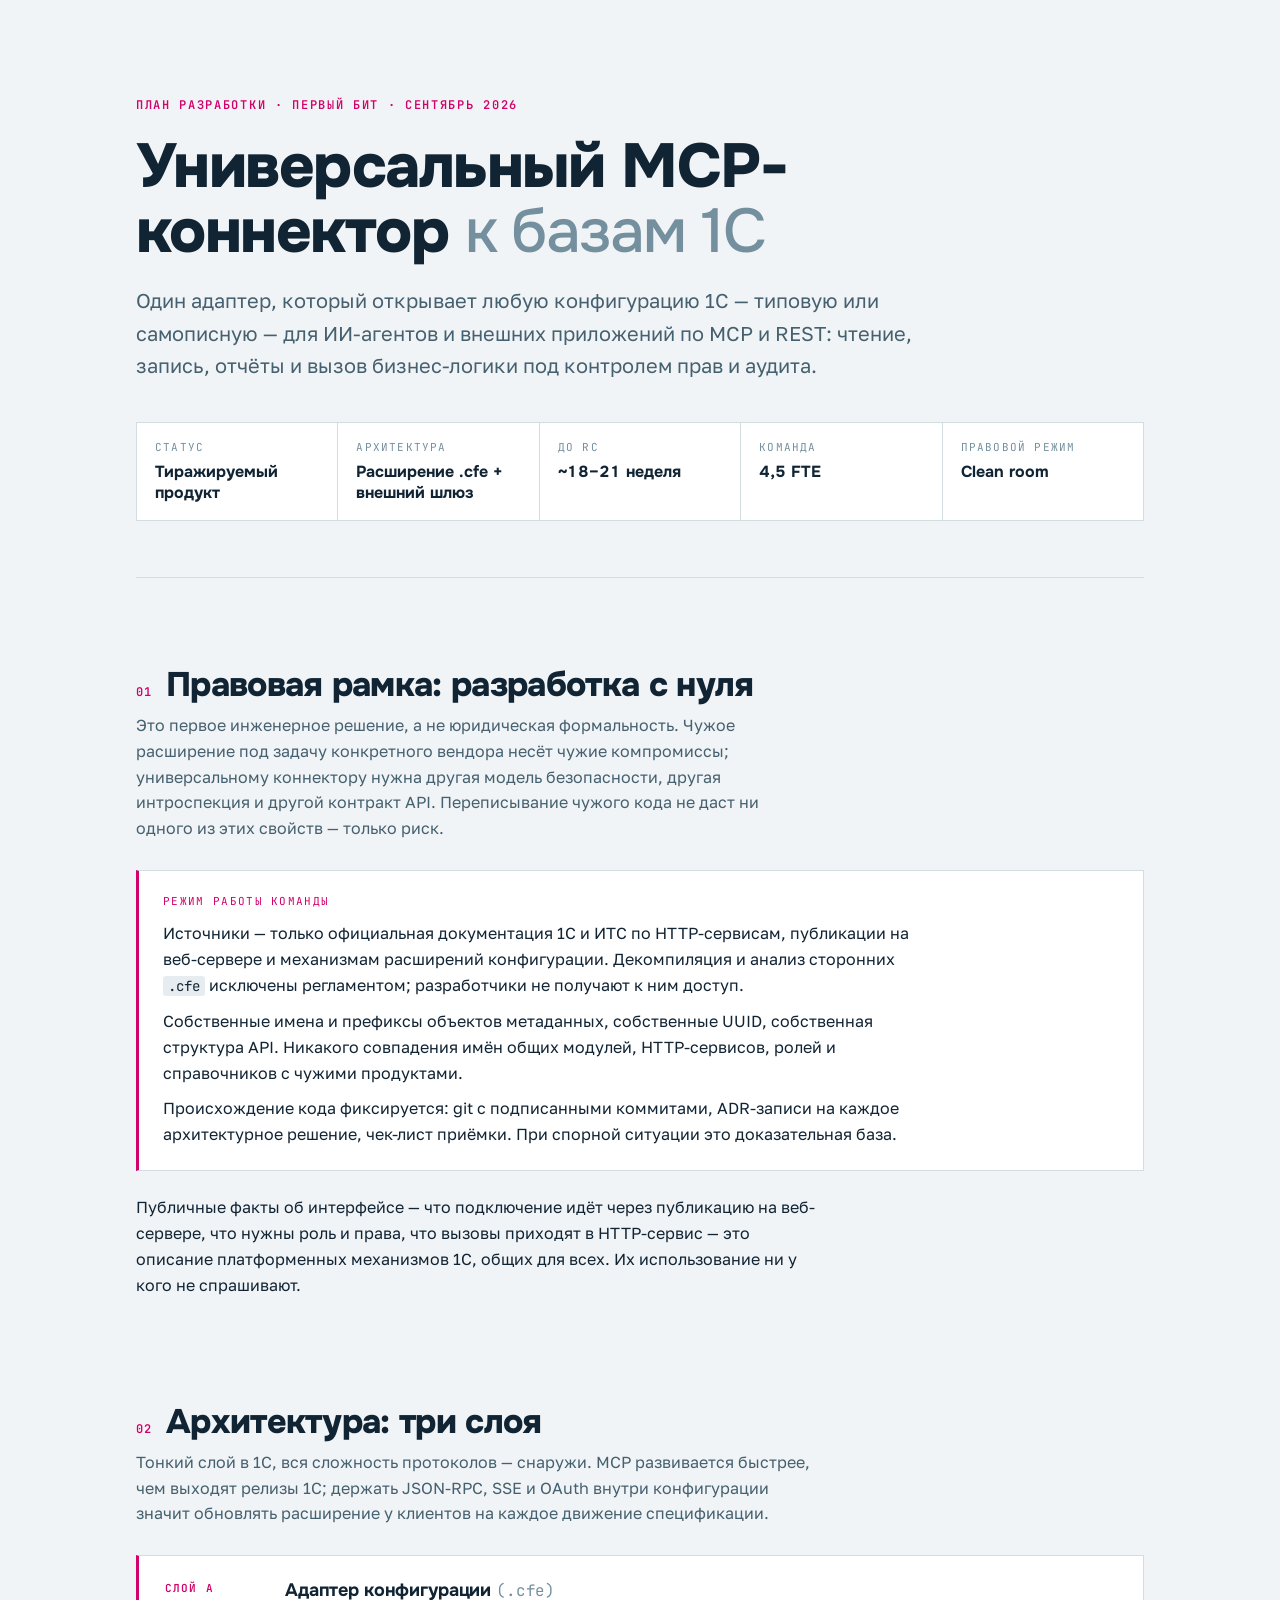
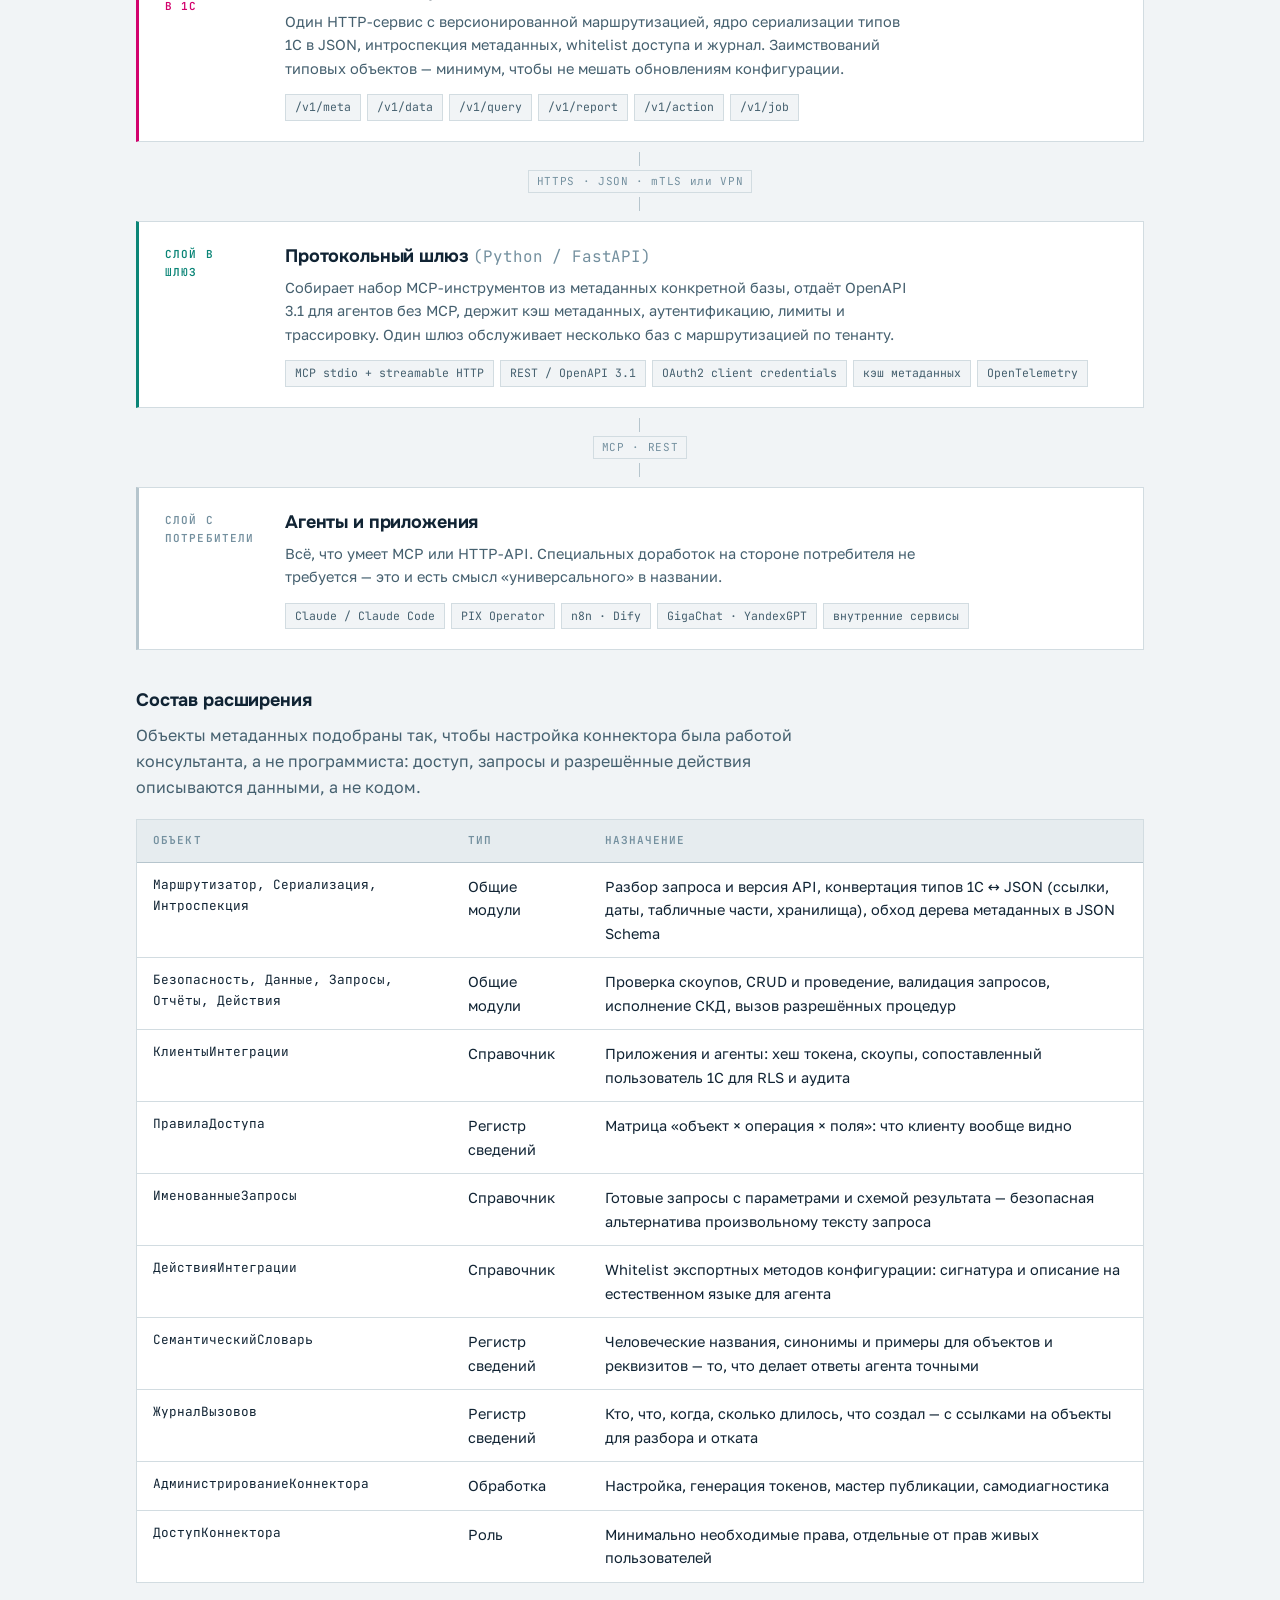
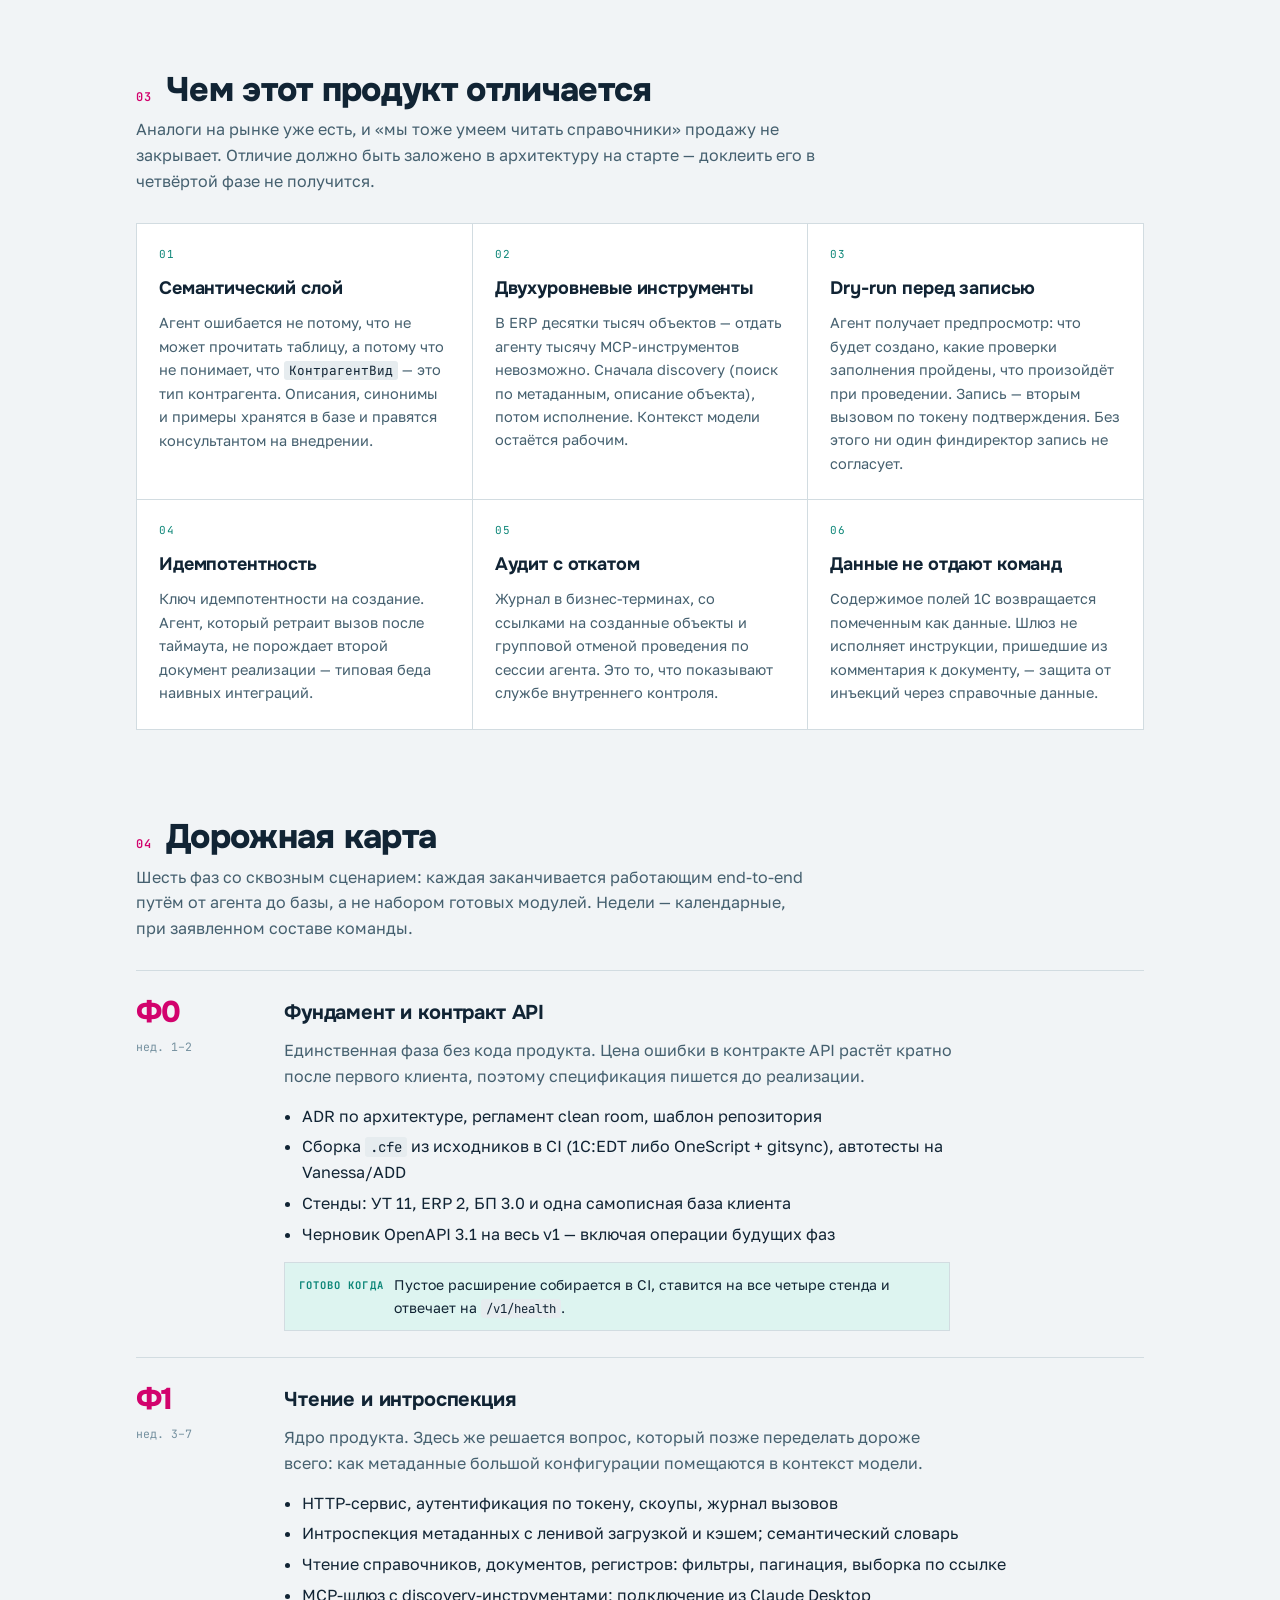
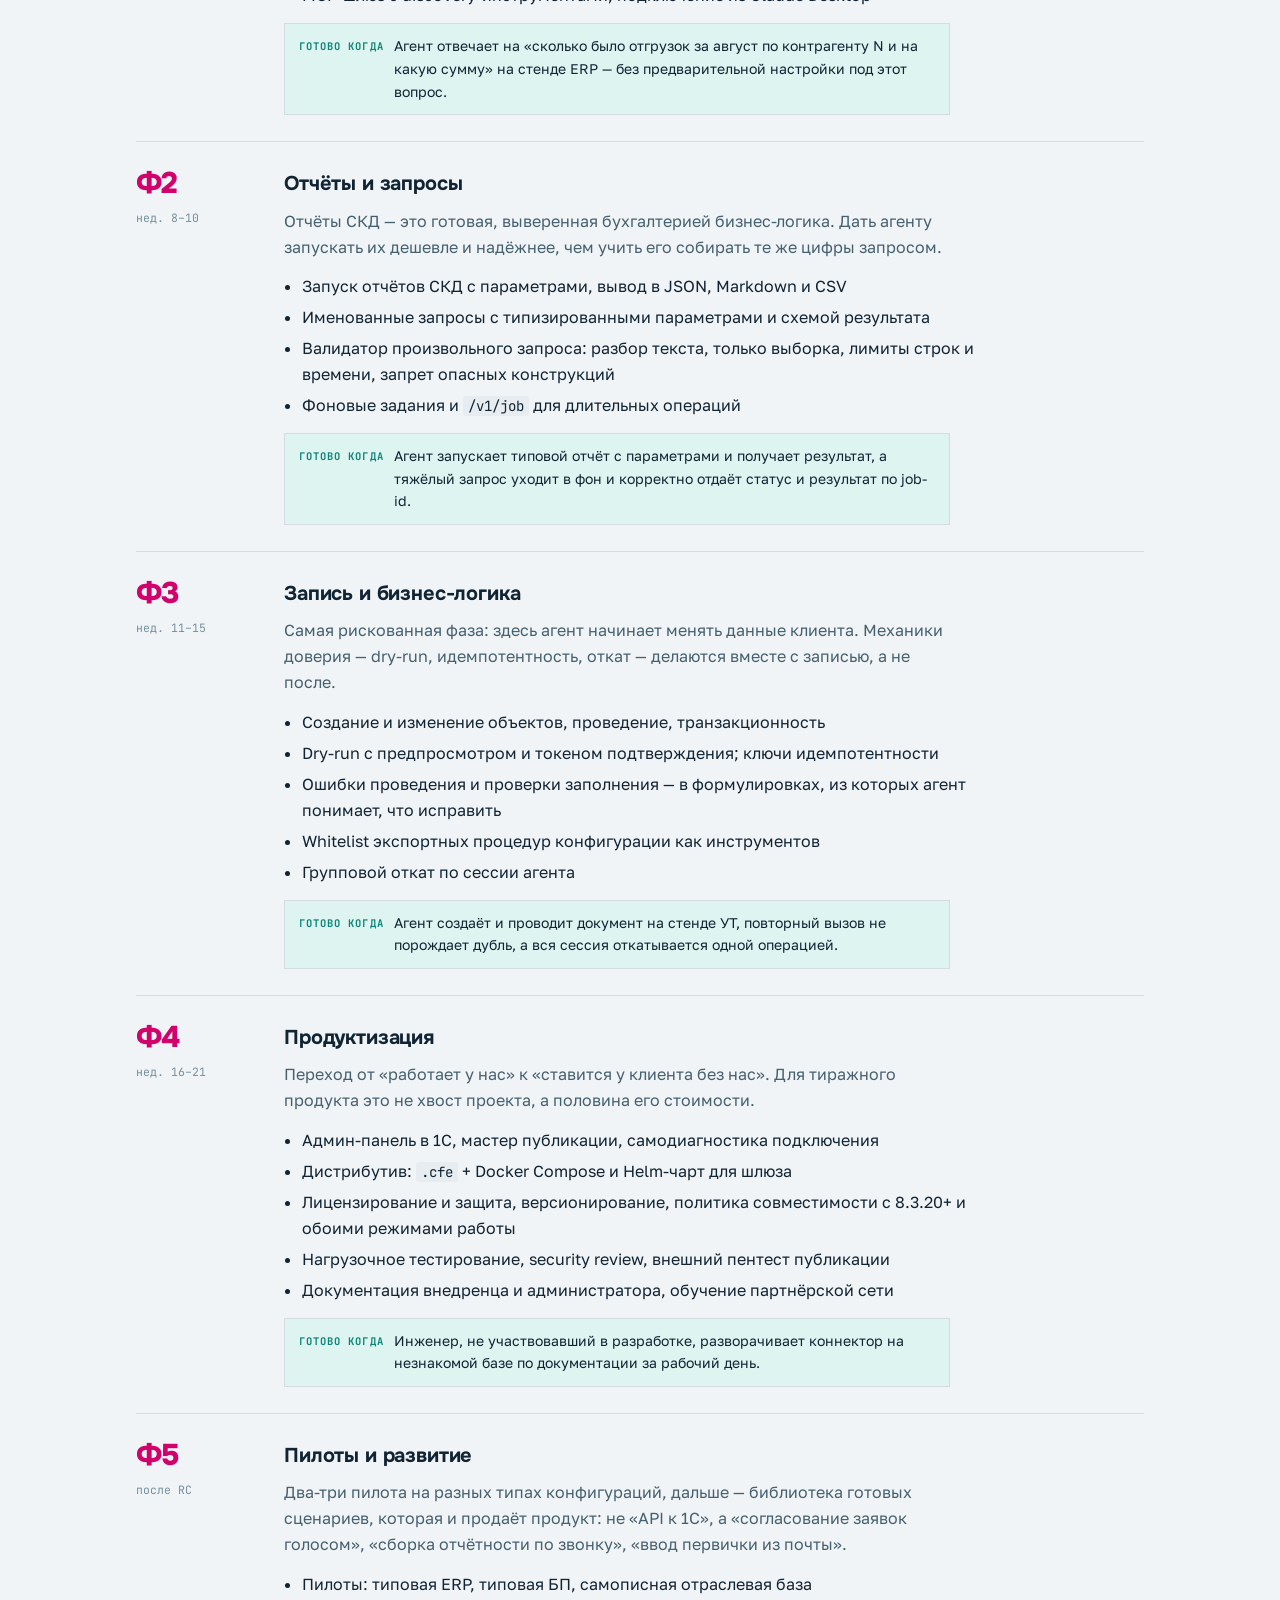
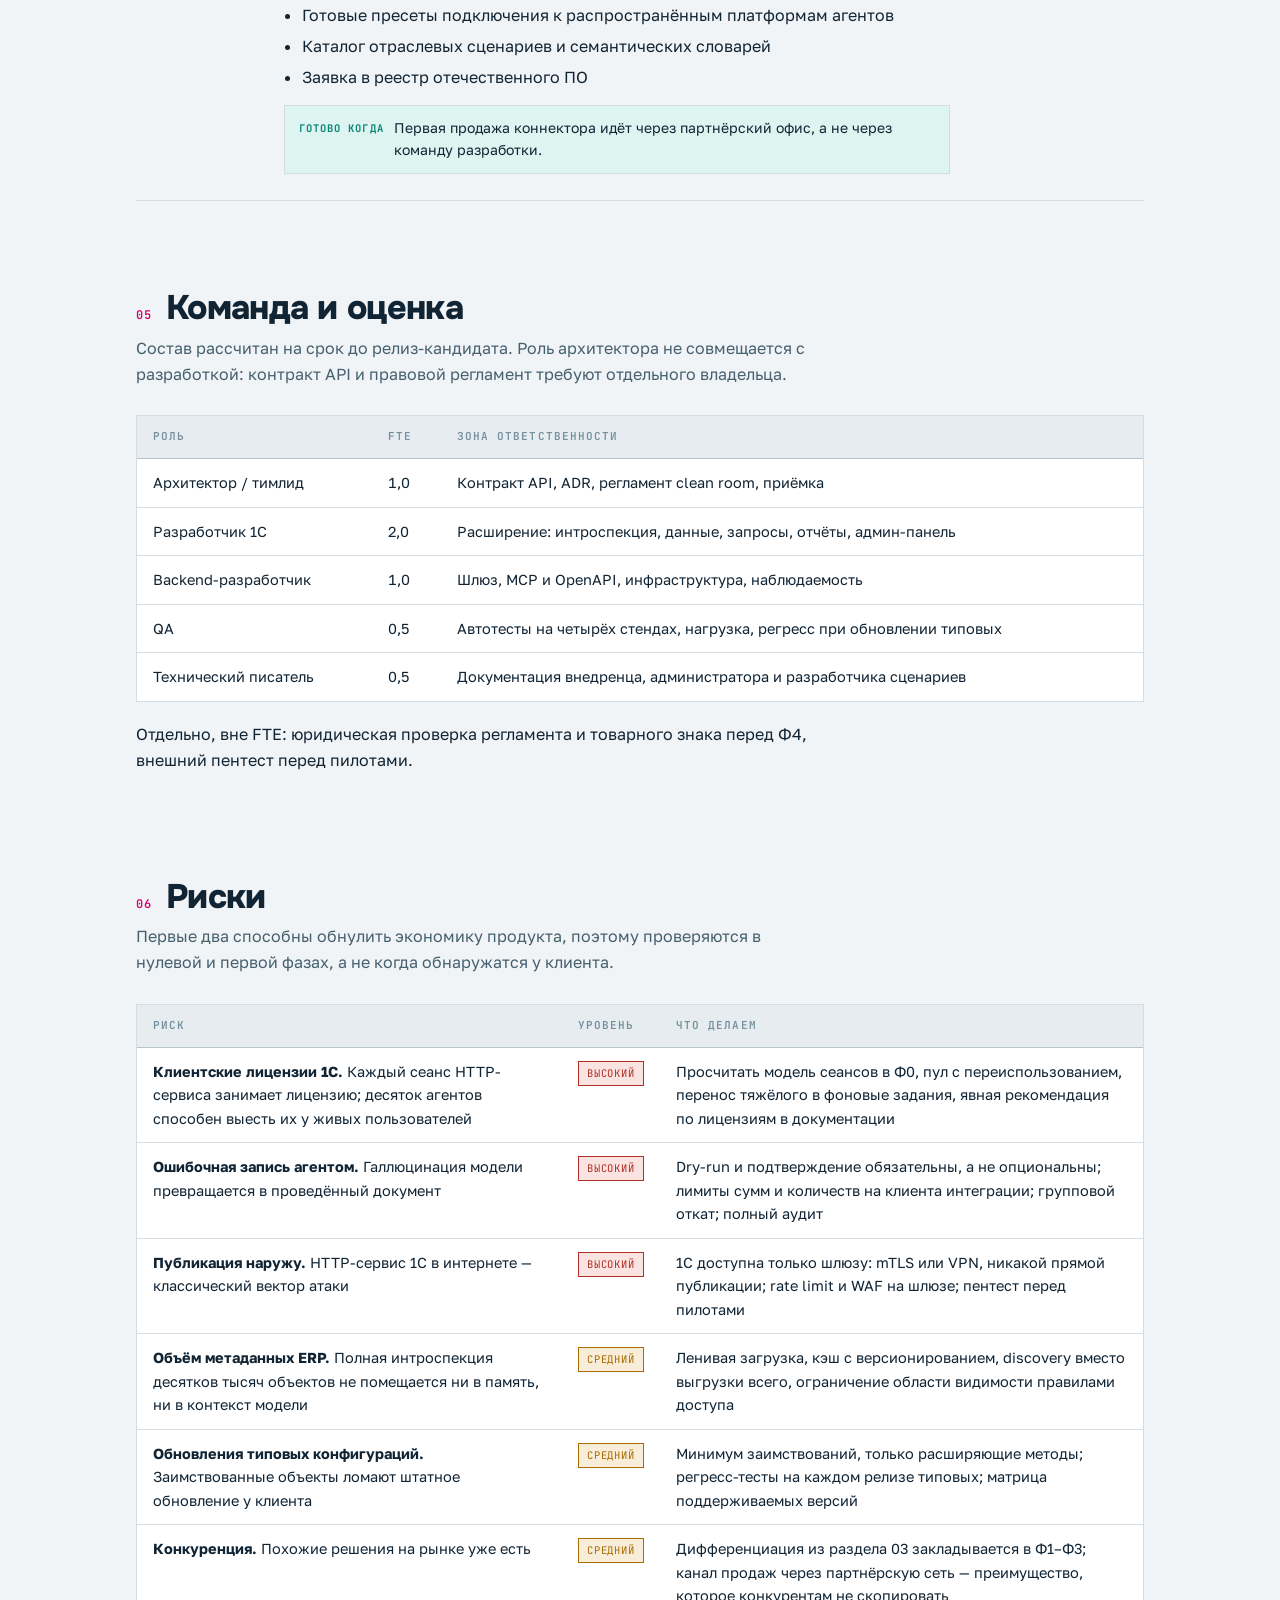
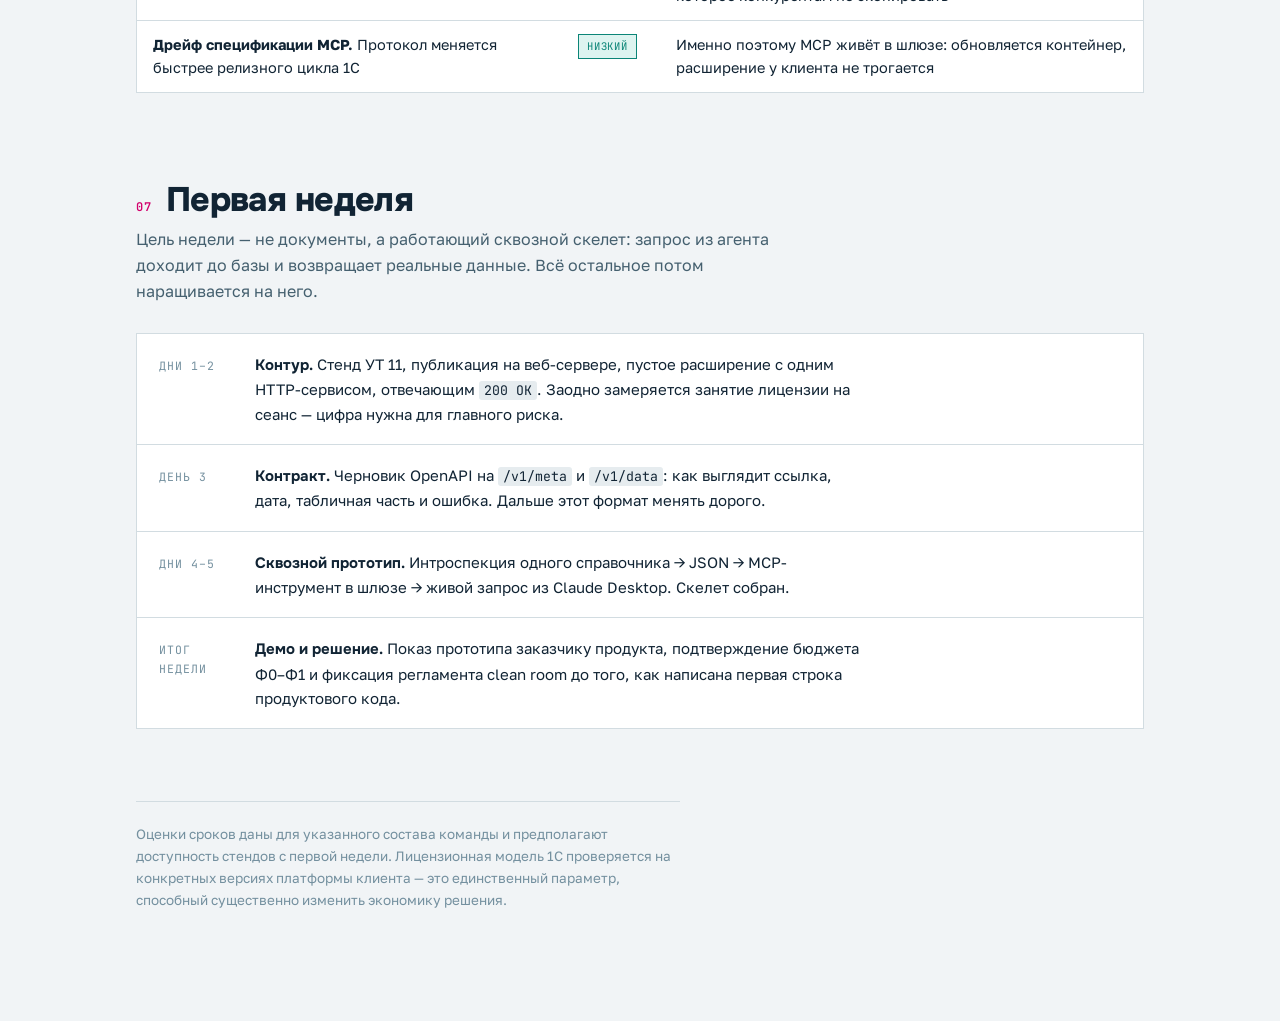
==== План разработки MCP-коннектора 1С.html @ cae48678 "Первый коммит: план разработки, README, .gitignore Co-Authored-By: Claude Opus 5 <noreply@anthropic." ====
<!doctype html>
<html lang="ru">
<head>
<meta charset="utf-8">
<meta name="viewport" content="width=device-width, initial-scale=1">
<style>*{box-sizing:border-box}html{color-scheme:light dark}body{margin:0;font:14px system-ui,sans-serif}img{max-width:100%}[hidden]{display:none!important}</style>
<title>MCP-коннектор для 1С</title>
<link rel="stylesheet" href="https://fonts.googleapis.com/css2?family=Onest:wght@500;700;800&family=Golos+Text:wght@400;500;600&family=JetBrains+Mono:wght@400;600&display=swap">
<style>
  :root {
    --ground: #F1F4F6;
    --surface: #FFFFFF;
    --surface-2: #E6ECEF;
    --ink: #112434;
    --ink-2: #45606F;
    --ink-3: #74909F;
    --line: #D2DCE1;
    --line-strong: #B6C5CD;
    --accent: #D2026D;
    --accent-ink: #D2026D;
    --accent-soft: #FBE7F1;
    --teal: #0B8577;
    --teal-soft: #DDF4F0;
    --warn: #A96A00;
    --warn-soft: #F8EDD9;
    --crit: #B32F26;
    --crit-soft: #F9E4E2;
    --shadow: 0 1px 2px rgba(17,36,52,.06), 0 8px 24px -16px rgba(17,36,52,.28);

    --f-display: "Onest", "Segoe UI", system-ui, sans-serif;
    --f-body: "Golos Text", "Segoe UI", system-ui, sans-serif;
    --f-mono: "JetBrains Mono", ui-monospace, "SF Mono", Menlo, monospace;

    --col: 68ch;
    --pad: clamp(20px, 5vw, 56px);
  }

  @media (prefers-color-scheme: dark) {
    :root:not([data-theme="light"]) {
      --ground: #0A161E;
      --surface: #112434;
      --surface-2: #17303F;
      --ink: #E9F1F4;
      --ink-2: #A6BCC8;
      --ink-3: #75919F;
      --line: #223F4E;
      --line-strong: #315163;
      --accent: #FF4A96;
      --accent-ink: #FF7AB2;
      --accent-soft: #33122A;
      --teal: #35D4C0;
      --teal-soft: #0E3A38;
      --warn: #E9A94A;
      --warn-soft: #34290F;
      --crit: #FF7566;
      --crit-soft: #38191A;
      --shadow: 0 1px 2px rgba(0,0,0,.4), 0 10px 30px -18px rgba(0,0,0,.9);
    }
  }
  :root[data-theme="dark"] {
    --ground: #0A161E;
    --surface: #112434;
    --surface-2: #17303F;
    --ink: #E9F1F4;
    --ink-2: #A6BCC8;
    --ink-3: #75919F;
    --line: #223F4E;
    --line-strong: #315163;
    --accent: #FF4A96;
    --accent-ink: #FF7AB2;
    --accent-soft: #33122A;
    --teal: #35D4C0;
    --teal-soft: #0E3A38;
    --warn: #E9A94A;
    --warn-soft: #34290F;
    --crit: #FF7566;
    --crit-soft: #38191A;
    --shadow: 0 1px 2px rgba(0,0,0,.4), 0 10px 30px -18px rgba(0,0,0,.9);
  }

  * { box-sizing: border-box; }

  body {
    background: var(--ground);
    color: var(--ink);
    font-family: var(--f-body);
    font-size: 16px;
    line-height: 1.62;
    -webkit-font-smoothing: antialiased;
  }

  .wrap {
    max-width: 1120px;
    margin: 0 auto;
    padding: 0 var(--pad) 96px;
  }

  /* ---------- masthead ---------- */
  .masthead {
    padding: clamp(48px, 9vw, 96px) 0 40px;
    border-bottom: 1px solid var(--line);
  }
  .eyebrow {
    font-family: var(--f-mono);
    font-size: 12px;
    font-weight: 600;
    letter-spacing: .14em;
    text-transform: uppercase;
    color: var(--accent-ink);
    margin: 0 0 20px;
  }
  h1 {
    font-family: var(--f-display);
    font-weight: 800;
    font-size: clamp(34px, 6.2vw, 62px);
    line-height: 1.04;
    letter-spacing: -.025em;
    margin: 0 0 20px;
    text-wrap: balance;
    max-width: 16ch;
  }
  h1 .thin { color: var(--ink-3); font-weight: 500; }
  .standfirst {
    font-size: clamp(17px, 2.1vw, 20px);
    color: var(--ink-2);
    max-width: var(--col);
    margin: 0;
  }
  .factstrip {
    display: grid;
    grid-template-columns: repeat(auto-fit, minmax(160px, 1fr));
    gap: 1px;
    background: var(--line);
    border: 1px solid var(--line);
    margin-top: 40px;
  }
  .fact { background: var(--surface); padding: 16px 18px; }
  .fact dt {
    font-family: var(--f-mono);
    font-size: 11px;
    letter-spacing: .11em;
    text-transform: uppercase;
    color: var(--ink-3);
    margin: 0 0 6px;
  }
  .fact dd {
    margin: 0;
    font-family: var(--f-display);
    font-weight: 700;
    font-size: 16px;
    line-height: 1.3;
  }

  /* ---------- sections ---------- */
  section { padding-top: clamp(56px, 8vw, 88px); scroll-margin-top: 24px; }
  .sechead { display: flex; align-items: baseline; gap: 14px; margin-bottom: 8px; }
  .secnum {
    font-family: var(--f-mono);
    font-size: 12px;
    font-weight: 600;
    color: var(--accent-ink);
    letter-spacing: .08em;
    padding-top: 4px;
  }
  h2 {
    font-family: var(--f-display);
    font-weight: 800;
    font-size: clamp(25px, 3.6vw, 34px);
    letter-spacing: -.02em;
    line-height: 1.14;
    margin: 0;
    text-wrap: balance;
  }
  h3 {
    font-family: var(--f-display);
    font-weight: 700;
    font-size: 18px;
    letter-spacing: -.008em;
    margin: 0 0 8px;
  }
  .lede { color: var(--ink-2); max-width: var(--col); margin: 0 0 28px; }
  p { max-width: var(--col); }
  a { color: var(--accent-ink); }
  code, .mono { font-family: var(--f-mono); font-size: .88em; }
  code {
    background: var(--surface-2);
    padding: 1px 5px;
    border-radius: 3px;
    color: var(--ink);
  }

  /* ---------- callout ---------- */
  .callout {
    background: var(--surface);
    border: 1px solid var(--line);
    border-left: 3px solid var(--accent);
    padding: 22px 24px;
    display: grid;
    gap: 10px;
  }
  .callout p { margin: 0; max-width: 76ch; }
  .callout .k {
    font-family: var(--f-mono);
    font-size: 11px;
    letter-spacing: .12em;
    text-transform: uppercase;
    color: var(--accent-ink);
  }

  /* ---------- layer diagram ---------- */
  .stack { display: grid; gap: 0; margin: 8px 0 32px; }
  .layer {
    background: var(--surface);
    border: 1px solid var(--line);
    padding: 20px clamp(16px, 3vw, 26px);
    display: grid;
    grid-template-columns: 92px 1fr;
    gap: clamp(14px, 3vw, 28px);
  }
  .layer + .connector { justify-self: center; }
  .connector {
    display: grid;
    justify-items: center;
    gap: 4px;
    padding: 10px 0;
  }
  .connector .rail { width: 1px; height: 14px; background: var(--line-strong); }
  .connector .proto {
    font-family: var(--f-mono);
    font-size: 11px;
    letter-spacing: .06em;
    color: var(--ink-3);
    background: var(--ground);
    padding: 2px 8px;
    border: 1px solid var(--line);
  }
  .layer-tag {
    font-family: var(--f-mono);
    font-size: 11px;
    font-weight: 600;
    letter-spacing: .1em;
    text-transform: uppercase;
    color: var(--ink-3);
    padding-top: 4px;
  }
  .layer.a { border-left: 3px solid var(--accent); }
  .layer.b { border-left: 3px solid var(--teal); }
  .layer.c { border-left: 3px solid var(--line-strong); }
  .layer.a .layer-tag { color: var(--accent-ink); }
  .layer.b .layer-tag { color: var(--teal); }
  .layer h3 { margin-bottom: 4px; }
  .layer .sub { color: var(--ink-2); font-size: 14.5px; margin: 0 0 14px; max-width: 70ch; }
  .chips { display: flex; flex-wrap: wrap; gap: 6px; }
  .chip {
    font-family: var(--f-mono);
    font-size: 11.5px;
    padding: 3px 9px;
    border: 1px solid var(--line);
    background: var(--ground);
    color: var(--ink-2);
    white-space: nowrap;
  }

  /* ---------- tables ---------- */
  .tablewrap { overflow-x: auto; border: 1px solid var(--line); background: var(--surface); }
  table { border-collapse: collapse; width: 100%; min-width: 560px; font-size: 14.5px; }
  th, td { text-align: left; padding: 12px 16px; border-bottom: 1px solid var(--line); vertical-align: top; }
  thead th {
    font-family: var(--f-mono);
    font-size: 11px;
    font-weight: 600;
    letter-spacing: .1em;
    text-transform: uppercase;
    color: var(--ink-3);
    background: var(--surface-2);
    border-bottom: 1px solid var(--line-strong);
  }
  tbody tr:last-child td { border-bottom: 0; }
  td .mono { color: var(--ink); }
  .num { font-variant-numeric: tabular-nums; white-space: nowrap; }

  /* ---------- differentiators ---------- */
  .diffs { display: grid; grid-template-columns: repeat(auto-fit, minmax(258px, 1fr)); gap: 1px; background: var(--line); border: 1px solid var(--line); }
  .diff { background: var(--surface); padding: 22px 22px 24px; }
  .diff .n {
    font-family: var(--f-mono);
    font-size: 11px;
    color: var(--teal);
    letter-spacing: .1em;
    display: block;
    margin-bottom: 10px;
  }
  .diff p { font-size: 14.5px; color: var(--ink-2); margin: 0; }

  /* ---------- roadmap ---------- */
  .phases { display: grid; gap: 0; margin-top: 12px; }
  .phase {
    display: grid;
    grid-template-columns: 118px 1fr;
    gap: clamp(14px, 3vw, 30px);
    padding: 26px 0;
    border-top: 1px solid var(--line);
  }
  .phase:last-child { border-bottom: 1px solid var(--line); }
  .phase-id { position: relative; }
  .phase-id .p {
    font-family: var(--f-display);
    font-weight: 800;
    font-size: 30px;
    letter-spacing: -.03em;
    line-height: 1;
    color: var(--accent-ink);
  }
  .phase-id .wk {
    display: block;
    font-family: var(--f-mono);
    font-size: 11.5px;
    color: var(--ink-3);
    margin-top: 8px;
    font-variant-numeric: tabular-nums;
  }
  .phase-body h3 { font-size: 20px; }
  .phase-body > p { margin: 0 0 14px; color: var(--ink-2); }
  .deliverables { margin: 0 0 14px; padding-left: 18px; max-width: 74ch; }
  .deliverables li { margin-bottom: 5px; }
  .dod {
    display: flex;
    gap: 10px;
    align-items: flex-start;
    background: var(--teal-soft);
    border: 1px solid var(--line);
    padding: 11px 14px;
    max-width: 74ch;
    font-size: 14px;
  }
  .dod b {
    font-family: var(--f-mono);
    font-size: 10.5px;
    letter-spacing: .1em;
    text-transform: uppercase;
    color: var(--teal);
    white-space: nowrap;
    padding-top: 3px;
  }

  /* ---------- risk severity ---------- */
  .sev {
    display: inline-block;
    font-family: var(--f-mono);
    font-size: 10.5px;
    letter-spacing: .08em;
    text-transform: uppercase;
    padding: 3px 8px;
    border: 1px solid currentColor;
    white-space: nowrap;
  }
  .sev.high { color: var(--crit); background: var(--crit-soft); }
  .sev.mid { color: var(--warn); background: var(--warn-soft); }
  .sev.low { color: var(--teal); background: var(--teal-soft); }

  /* ---------- week one ---------- */
  .week { display: grid; gap: 1px; background: var(--line); border: 1px solid var(--line); }
  .day { background: var(--surface); padding: 18px 22px; display: grid; grid-template-columns: 76px 1fr; gap: 20px; align-items: baseline; }
  .day .d {
    font-family: var(--f-mono);
    font-size: 11.5px;
    letter-spacing: .08em;
    color: var(--ink-3);
    text-transform: uppercase;
  }
  .day p { margin: 0; font-size: 15px; }
  .day b { font-family: var(--f-display); font-weight: 700; }

  .foot {
    margin-top: 72px;
    padding-top: 22px;
    border-top: 1px solid var(--line);
    color: var(--ink-3);
    font-size: 13.5px;
    max-width: var(--col);
  }

  @media (max-width: 620px) {
    .layer { grid-template-columns: 1fr; gap: 12px; }
    .phase { grid-template-columns: 1fr; gap: 10px; }
    .phase-id { display: flex; align-items: baseline; gap: 14px; }
    .phase-id .wk { margin-top: 0; }
    .day { grid-template-columns: 1fr; gap: 6px; }
  }
  @media (prefers-reduced-motion: reduce) {
    * { animation: none !important; transition: none !important; }
  }
</style>
</head>
<body>
<div class="wrap">

  <header class="masthead">
    <p class="eyebrow">План разработки · Первый Бит · сентябрь 2026</p>
    <h1>Универсальный MCP-коннектор <span class="thin">к базам 1С</span></h1>
    <p class="standfirst">Один адаптер, который открывает любую конфигурацию 1С — типовую или самописную — для ИИ-агентов и внешних приложений по MCP и REST: чтение, запись, отчёты и вызов бизнес-логики под контролем прав и аудита.</p>

    <dl class="factstrip">
      <div class="fact"><dt>Статус</dt><dd>Тиражируемый продукт</dd></div>
      <div class="fact"><dt>Архитектура</dt><dd>Расширение .cfe + внешний шлюз</dd></div>
      <div class="fact"><dt>До RC</dt><dd class="num">~18–21 неделя</dd></div>
      <div class="fact"><dt>Команда</dt><dd class="num">4,5 FTE</dd></div>
      <div class="fact"><dt>Правовой режим</dt><dd>Clean room</dd></div>
    </dl>
  </header>

  <section id="clean-room">
    <div class="sechead"><span class="secnum">01</span><h2>Правовая рамка: разработка с нуля</h2></div>
    <p class="lede">Это первое инженерное решение, а не юридическая формальность. Чужое расширение под задачу конкретного вендора несёт чужие компромиссы; универсальному коннектору нужна другая модель безопасности, другая интроспекция и другой контракт API. Переписывание чужого кода не даст ни одного из этих свойств — только риск.</p>

    <div class="callout">
      <span class="k">Режим работы команды</span>
      <p>Источники — только официальная документация 1С и ИТС по HTTP-сервисам, публикации на веб-сервере и механизмам расширений конфигурации. Декомпиляция и анализ сторонних <code>.cfe</code> исключены регламентом; разработчики не получают к ним доступ.</p>
      <p>Собственные имена и префиксы объектов метаданных, собственные UUID, собственная структура API. Никакого совпадения имён общих модулей, HTTP-сервисов, ролей и справочников с чужими продуктами.</p>
      <p>Происхождение кода фиксируется: git с подписанными коммитами, ADR-записи на каждое архитектурное решение, чек-лист приёмки. При спорной ситуации это доказательная база.</p>
    </div>

    <p style="margin-top:24px">Публичные факты об интерфейсе — что подключение идёт через публикацию на веб-сервере, что нужны роль и права, что вызовы приходят в HTTP-сервис — это описание платформенных механизмов 1С, общих для всех. Их использование ни у кого не спрашивают.</p>
  </section>

  <section id="architecture">
    <div class="sechead"><span class="secnum">02</span><h2>Архитектура: три слоя</h2></div>
    <p class="lede">Тонкий слой в 1С, вся сложность протоколов — снаружи. MCP развивается быстрее, чем выходят релизы 1С; держать JSON-RPC, SSE и OAuth внутри конфигурации значит обновлять расширение у клиентов на каждое движение спецификации.</p>

    <div class="stack">
      <div class="layer a">
        <div class="layer-tag">Слой A<br>в 1С</div>
        <div>
          <h3>Адаптер конфигурации <span class="mono" style="color:var(--ink-3);font-weight:400">(.cfe)</span></h3>
          <p class="sub">Один HTTP-сервис с версионированной маршрутизацией, ядро сериализации типов 1С в JSON, интроспекция метаданных, whitelist доступа и журнал. Заимствований типовых объектов — минимум, чтобы не мешать обновлениям конфигурации.</p>
          <div class="chips">
            <span class="chip">/v1/meta</span>
            <span class="chip">/v1/data</span>
            <span class="chip">/v1/query</span>
            <span class="chip">/v1/report</span>
            <span class="chip">/v1/action</span>
            <span class="chip">/v1/job</span>
          </div>
        </div>
      </div>

      <div class="connector"><span class="rail"></span><span class="proto">HTTPS · JSON · mTLS или VPN</span><span class="rail"></span></div>

      <div class="layer b">
        <div class="layer-tag">Слой B<br>шлюз</div>
        <div>
          <h3>Протокольный шлюз <span class="mono" style="color:var(--ink-3);font-weight:400">(Python / FastAPI)</span></h3>
          <p class="sub">Собирает набор MCP-инструментов из метаданных конкретной базы, отдаёт OpenAPI 3.1 для агентов без MCP, держит кэш метаданных, аутентификацию, лимиты и трассировку. Один шлюз обслуживает несколько баз с маршрутизацией по тенанту.</p>
          <div class="chips">
            <span class="chip">MCP stdio + streamable HTTP</span>
            <span class="chip">REST / OpenAPI 3.1</span>
            <span class="chip">OAuth2 client credentials</span>
            <span class="chip">кэш метаданных</span>
            <span class="chip">OpenTelemetry</span>
          </div>
        </div>
      </div>

      <div class="connector"><span class="rail"></span><span class="proto">MCP · REST</span><span class="rail"></span></div>

      <div class="layer c">
        <div class="layer-tag">Слой C<br>потребители</div>
        <div>
          <h3>Агенты и приложения</h3>
          <p class="sub">Всё, что умеет MCP или HTTP-API. Специальных доработок на стороне потребителя не требуется — это и есть смысл «универсального» в названии.</p>
          <div class="chips">
            <span class="chip">Claude / Claude Code</span>
            <span class="chip">PIX Operator</span>
            <span class="chip">n8n · Dify</span>
            <span class="chip">GigaChat · YandexGPT</span>
            <span class="chip">внутренние сервисы</span>
          </div>
        </div>
      </div>
    </div>

    <h3 style="margin-top:36px">Состав расширения</h3>
    <p class="lede" style="margin-bottom:18px">Объекты метаданных подобраны так, чтобы настройка коннектора была работой консультанта, а не программиста: доступ, запросы и разрешённые действия описываются данными, а не кодом.</p>

    <div class="tablewrap">
      <table>
        <thead>
          <tr><th>Объект</th><th>Тип</th><th>Назначение</th></tr>
        </thead>
        <tbody>
          <tr><td class="mono">Маршрутизатор, Сериализация, Интроспекция</td><td>Общие модули</td><td>Разбор запроса и версия API, конвертация типов 1С ↔ JSON (ссылки, даты, табличные части, хранилища), обход дерева метаданных в JSON Schema</td></tr>
          <tr><td class="mono">Безопасность, Данные, Запросы, Отчёты, Действия</td><td>Общие модули</td><td>Проверка скоупов, CRUD и проведение, валидация запросов, исполнение СКД, вызов разрешённых процедур</td></tr>
          <tr><td class="mono">КлиентыИнтеграции</td><td>Справочник</td><td>Приложения и агенты: хеш токена, скоупы, сопоставленный пользователь 1С для RLS и аудита</td></tr>
          <tr><td class="mono">ПравилаДоступа</td><td>Регистр сведений</td><td>Матрица «объект × операция × поля»: что клиенту вообще видно</td></tr>
          <tr><td class="mono">ИменованныеЗапросы</td><td>Справочник</td><td>Готовые запросы с параметрами и схемой результата — безопасная альтернатива произвольному тексту запроса</td></tr>
          <tr><td class="mono">ДействияИнтеграции</td><td>Справочник</td><td>Whitelist экспортных методов конфигурации: сигнатура и описание на естественном языке для агента</td></tr>
          <tr><td class="mono">СемантическийСловарь</td><td>Регистр сведений</td><td>Человеческие названия, синонимы и примеры для объектов и реквизитов — то, что делает ответы агента точными</td></tr>
          <tr><td class="mono">ЖурналВызовов</td><td>Регистр сведений</td><td>Кто, что, когда, сколько длилось, что создал — с ссылками на объекты для разбора и отката</td></tr>
          <tr><td class="mono">АдминистрированиеКоннектора</td><td>Обработка</td><td>Настройка, генерация токенов, мастер публикации, самодиагностика</td></tr>
          <tr><td class="mono">ДоступКоннектора</td><td>Роль</td><td>Минимально необходимые права, отдельные от прав живых пользователей</td></tr>
        </tbody>
      </table>
    </div>
  </section>

  <section id="differentiators">
    <div class="sechead"><span class="secnum">03</span><h2>Чем этот продукт отличается</h2></div>
    <p class="lede">Аналоги на рынке уже есть, и «мы тоже умеем читать справочники» продажу не закрывает. Отличие должно быть заложено в архитектуру на старте — доклеить его в четвёртой фазе не получится.</p>

    <div class="diffs">
      <div class="diff">
        <span class="n">01</span>
        <h3>Семантический слой</h3>
        <p>Агент ошибается не потому, что не может прочитать таблицу, а потому что не понимает, что <code>КонтрагентВид</code> — это тип контрагента. Описания, синонимы и примеры хранятся в базе и правятся консультантом на внедрении.</p>
      </div>
      <div class="diff">
        <span class="n">02</span>
        <h3>Двухуровневые инструменты</h3>
        <p>В ERP десятки тысяч объектов — отдать агенту тысячу MCP-инструментов невозможно. Сначала discovery (поиск по метаданным, описание объекта), потом исполнение. Контекст модели остаётся рабочим.</p>
      </div>
      <div class="diff">
        <span class="n">03</span>
        <h3>Dry-run перед записью</h3>
        <p>Агент получает предпросмотр: что будет создано, какие проверки заполнения пройдены, что произойдёт при проведении. Запись — вторым вызовом по токену подтверждения. Без этого ни один финдиректор запись не согласует.</p>
      </div>
      <div class="diff">
        <span class="n">04</span>
        <h3>Идемпотентность</h3>
        <p>Ключ идемпотентности на создание. Агент, который ретраит вызов после таймаута, не порождает второй документ реализации — типовая беда наивных интеграций.</p>
      </div>
      <div class="diff">
        <span class="n">05</span>
        <h3>Аудит с откатом</h3>
        <p>Журнал в бизнес-терминах, со ссылками на созданные объекты и групповой отменой проведения по сессии агента. Это то, что показывают службе внутреннего контроля.</p>
      </div>
      <div class="diff">
        <span class="n">06</span>
        <h3>Данные не отдают команд</h3>
        <p>Содержимое полей 1С возвращается помеченным как данные. Шлюз не исполняет инструкции, пришедшие из комментария к документу, — защита от инъекций через справочные данные.</p>
      </div>
    </div>
  </section>

  <section id="roadmap">
    <div class="sechead"><span class="secnum">04</span><h2>Дорожная карта</h2></div>
    <p class="lede">Шесть фаз со сквозным сценарием: каждая заканчивается работающим end-to-end путём от агента до базы, а не набором готовых модулей. Недели — календарные, при заявленном составе команды.</p>

    <div class="phases">

      <div class="phase">
        <div class="phase-id"><span class="p">Ф0</span><span class="wk">нед. 1–2</span></div>
        <div class="phase-body">
          <h3>Фундамент и контракт API</h3>
          <p>Единственная фаза без кода продукта. Цена ошибки в контракте API растёт кратно после первого клиента, поэтому спецификация пишется до реализации.</p>
          <ul class="deliverables">
            <li>ADR по архитектуре, регламент clean room, шаблон репозитория</li>
            <li>Сборка <code>.cfe</code> из исходников в CI (1C:EDT либо OneScript + gitsync), автотесты на Vanessa/ADD</li>
            <li>Стенды: УТ 11, ERP 2, БП 3.0 и одна самописная база клиента</li>
            <li>Черновик OpenAPI 3.1 на весь v1 — включая операции будущих фаз</li>
          </ul>
          <div class="dod"><b>Готово когда</b><span>Пустое расширение собирается в CI, ставится на все четыре стенда и отвечает на <code>/v1/health</code>.</span></div>
        </div>
      </div>

      <div class="phase">
        <div class="phase-id"><span class="p">Ф1</span><span class="wk">нед. 3–7</span></div>
        <div class="phase-body">
          <h3>Чтение и интроспекция</h3>
          <p>Ядро продукта. Здесь же решается вопрос, который позже переделать дороже всего: как метаданные большой конфигурации помещаются в контекст модели.</p>
          <ul class="deliverables">
            <li>HTTP-сервис, аутентификация по токену, скоупы, журнал вызовов</li>
            <li>Интроспекция метаданных с ленивой загрузкой и кэшем; семантический словарь</li>
            <li>Чтение справочников, документов, регистров: фильтры, пагинация, выборка по ссылке</li>
            <li>MCP-шлюз с discovery-инструментами; подключение из Claude Desktop</li>
          </ul>
          <div class="dod"><b>Готово когда</b><span>Агент отвечает на «сколько было отгрузок за август по контрагенту N и на какую сумму» на стенде ERP — без предварительной настройки под этот вопрос.</span></div>
        </div>
      </div>

      <div class="phase">
        <div class="phase-id"><span class="p">Ф2</span><span class="wk">нед. 8–10</span></div>
        <div class="phase-body">
          <h3>Отчёты и запросы</h3>
          <p>Отчёты СКД — это готовая, выверенная бухгалтерией бизнес-логика. Дать агенту запускать их дешевле и надёжнее, чем учить его собирать те же цифры запросом.</p>
          <ul class="deliverables">
            <li>Запуск отчётов СКД с параметрами, вывод в JSON, Markdown и CSV</li>
            <li>Именованные запросы с типизированными параметрами и схемой результата</li>
            <li>Валидатор произвольного запроса: разбор текста, только выборка, лимиты строк и времени, запрет опасных конструкций</li>
            <li>Фоновые задания и <code>/v1/job</code> для длительных операций</li>
          </ul>
          <div class="dod"><b>Готово когда</b><span>Агент запускает типовой отчёт с параметрами и получает результат, а тяжёлый запрос уходит в фон и корректно отдаёт статус и результат по job-id.</span></div>
        </div>
      </div>

      <div class="phase">
        <div class="phase-id"><span class="p">Ф3</span><span class="wk">нед. 11–15</span></div>
        <div class="phase-body">
          <h3>Запись и бизнес-логика</h3>
          <p>Самая рискованная фаза: здесь агент начинает менять данные клиента. Механики доверия — dry-run, идемпотентность, откат — делаются вместе с записью, а не после.</p>
          <ul class="deliverables">
            <li>Создание и изменение объектов, проведение, транзакционность</li>
            <li>Dry-run с предпросмотром и токеном подтверждения; ключи идемпотентности</li>
            <li>Ошибки проведения и проверки заполнения — в формулировках, из которых агент понимает, что исправить</li>
            <li>Whitelist экспортных процедур конфигурации как инструментов</li>
            <li>Групповой откат по сессии агента</li>
          </ul>
          <div class="dod"><b>Готово когда</b><span>Агент создаёт и проводит документ на стенде УТ, повторный вызов не порождает дубль, а вся сессия откатывается одной операцией.</span></div>
        </div>
      </div>

      <div class="phase">
        <div class="phase-id"><span class="p">Ф4</span><span class="wk">нед. 16–21</span></div>
        <div class="phase-body">
          <h3>Продуктизация</h3>
          <p>Переход от «работает у нас» к «ставится у клиента без нас». Для тиражного продукта это не хвост проекта, а половина его стоимости.</p>
          <ul class="deliverables">
            <li>Админ-панель в 1С, мастер публикации, самодиагностика подключения</li>
            <li>Дистрибутив: <code>.cfe</code> + Docker Compose и Helm-чарт для шлюза</li>
            <li>Лицензирование и защита, версионирование, политика совместимости с 8.3.20+ и обоими режимами работы</li>
            <li>Нагрузочное тестирование, security review, внешний пентест публикации</li>
            <li>Документация внедренца и администратора, обучение партнёрской сети</li>
          </ul>
          <div class="dod"><b>Готово когда</b><span>Инженер, не участвовавший в разработке, разворачивает коннектор на незнакомой базе по документации за рабочий день.</span></div>
        </div>
      </div>

      <div class="phase">
        <div class="phase-id"><span class="p">Ф5</span><span class="wk">после RC</span></div>
        <div class="phase-body">
          <h3>Пилоты и развитие</h3>
          <p>Два-три пилота на разных типах конфигураций, дальше — библиотека готовых сценариев, которая и продаёт продукт: не «API к 1С», а «согласование заявок голосом», «сборка отчётности по звонку», «ввод первички из почты».</p>
          <ul class="deliverables">
            <li>Пилоты: типовая ERP, типовая БП, самописная отраслевая база</li>
            <li>Готовые пресеты подключения к распространённым платформам агентов</li>
            <li>Каталог отраслевых сценариев и семантических словарей</li>
            <li>Заявка в реестр отечественного ПО</li>
          </ul>
          <div class="dod"><b>Готово когда</b><span>Первая продажа коннектора идёт через партнёрский офис, а не через команду разработки.</span></div>
        </div>
      </div>

    </div>
  </section>

  <section id="team">
    <div class="sechead"><span class="secnum">05</span><h2>Команда и оценка</h2></div>
    <p class="lede">Состав рассчитан на срок до релиз-кандидата. Роль архитектора не совмещается с разработкой: контракт API и правовой регламент требуют отдельного владельца.</p>

    <div class="tablewrap">
      <table>
        <thead><tr><th>Роль</th><th class="num">FTE</th><th>Зона ответственности</th></tr></thead>
        <tbody>
          <tr><td>Архитектор / тимлид</td><td class="num">1,0</td><td>Контракт API, ADR, регламент clean room, приёмка</td></tr>
          <tr><td>Разработчик 1С</td><td class="num">2,0</td><td>Расширение: интроспекция, данные, запросы, отчёты, админ-панель</td></tr>
          <tr><td>Backend-разработчик</td><td class="num">1,0</td><td>Шлюз, MCP и OpenAPI, инфраструктура, наблюдаемость</td></tr>
          <tr><td>QA</td><td class="num">0,5</td><td>Автотесты на четырёх стендах, нагрузка, регресс при обновлении типовых</td></tr>
          <tr><td>Технический писатель</td><td class="num">0,5</td><td>Документация внедренца, администратора и разработчика сценариев</td></tr>
        </tbody>
      </table>
    </div>
    <p style="margin-top:20px">Отдельно, вне FTE: юридическая проверка регламента и товарного знака перед Ф4, внешний пентест перед пилотами.</p>
  </section>

  <section id="risks">
    <div class="sechead"><span class="secnum">06</span><h2>Риски</h2></div>
    <p class="lede">Первые два способны обнулить экономику продукта, поэтому проверяются в нулевой и первой фазах, а не когда обнаружатся у клиента.</p>

    <div class="tablewrap">
      <table>
        <thead><tr><th>Риск</th><th>Уровень</th><th>Что делаем</th></tr></thead>
        <tbody>
          <tr>
            <td><b>Клиентские лицензии 1С.</b> Каждый сеанс HTTP-сервиса занимает лицензию; десяток агентов способен выесть их у живых пользователей</td>
            <td><span class="sev high">Высокий</span></td>
            <td>Просчитать модель сеансов в Ф0, пул с переиспользованием, перенос тяжёлого в фоновые задания, явная рекомендация по лицензиям в документации</td>
          </tr>
          <tr>
            <td><b>Ошибочная запись агентом.</b> Галлюцинация модели превращается в проведённый документ</td>
            <td><span class="sev high">Высокий</span></td>
            <td>Dry-run и подтверждение обязательны, а не опциональны; лимиты сумм и количеств на клиента интеграции; групповой откат; полный аудит</td>
          </tr>
          <tr>
            <td><b>Публикация наружу.</b> HTTP-сервис 1С в интернете — классический вектор атаки</td>
            <td><span class="sev high">Высокий</span></td>
            <td>1С доступна только шлюзу: mTLS или VPN, никакой прямой публикации; rate limit и WAF на шлюзе; пентест перед пилотами</td>
          </tr>
          <tr>
            <td><b>Объём метаданных ERP.</b> Полная интроспекция десятков тысяч объектов не помещается ни в память, ни в контекст модели</td>
            <td><span class="sev mid">Средний</span></td>
            <td>Ленивая загрузка, кэш с версионированием, discovery вместо выгрузки всего, ограничение области видимости правилами доступа</td>
          </tr>
          <tr>
            <td><b>Обновления типовых конфигураций.</b> Заимствованные объекты ломают штатное обновление у клиента</td>
            <td><span class="sev mid">Средний</span></td>
            <td>Минимум заимствований, только расширяющие методы; регресс-тесты на каждом релизе типовых; матрица поддерживаемых версий</td>
          </tr>
          <tr>
            <td><b>Конкуренция.</b> Похожие решения на рынке уже есть</td>
            <td><span class="sev mid">Средний</span></td>
            <td>Дифференциация из раздела 03 закладывается в Ф1–Ф3; канал продаж через партнёрскую сеть — преимущество, которое конкурентам не скопировать</td>
          </tr>
          <tr>
            <td><b>Дрейф спецификации MCP.</b> Протокол меняется быстрее релизного цикла 1С</td>
            <td><span class="sev low">Низкий</span></td>
            <td>Именно поэтому MCP живёт в шлюзе: обновляется контейнер, расширение у клиента не трогается</td>
          </tr>
        </tbody>
      </table>
    </div>
  </section>

  <section id="week-one">
    <div class="sechead"><span class="secnum">07</span><h2>Первая неделя</h2></div>
    <p class="lede">Цель недели — не документы, а работающий сквозной скелет: запрос из агента доходит до базы и возвращает реальные данные. Всё остальное потом наращивается на него.</p>

    <div class="week">
      <div class="day"><span class="d">Дни 1–2</span><p><b>Контур.</b> Стенд УТ 11, публикация на веб-сервере, пустое расширение с одним HTTP-сервисом, отвечающим <code>200 OK</code>. Заодно замеряется занятие лицензии на сеанс — цифра нужна для главного риска.</p></div>
      <div class="day"><span class="d">День 3</span><p><b>Контракт.</b> Черновик OpenAPI на <code>/v1/meta</code> и <code>/v1/data</code>: как выглядит ссылка, дата, табличная часть и ошибка. Дальше этот формат менять дорого.</p></div>
      <div class="day"><span class="d">Дни 4–5</span><p><b>Сквозной прототип.</b> Интроспекция одного справочника → JSON → MCP-инструмент в шлюзе → живой запрос из Claude Desktop. Скелет собран.</p></div>
      <div class="day"><span class="d">Итог недели</span><p><b>Демо и решение.</b> Показ прототипа заказчику продукта, подтверждение бюджета Ф0–Ф1 и фиксация регламента clean room до того, как написана первая строка продуктового кода.</p></div>
    </div>
  </section>

  <p class="foot">Оценки сроков даны для указанного состава команды и предполагают доступность стендов с первой недели. Лицензионная модель 1С проверяется на конкретных версиях платформы клиента — это единственный параметр, способный существенно изменить экономику решения.</p>

</div>
</body>
</html>
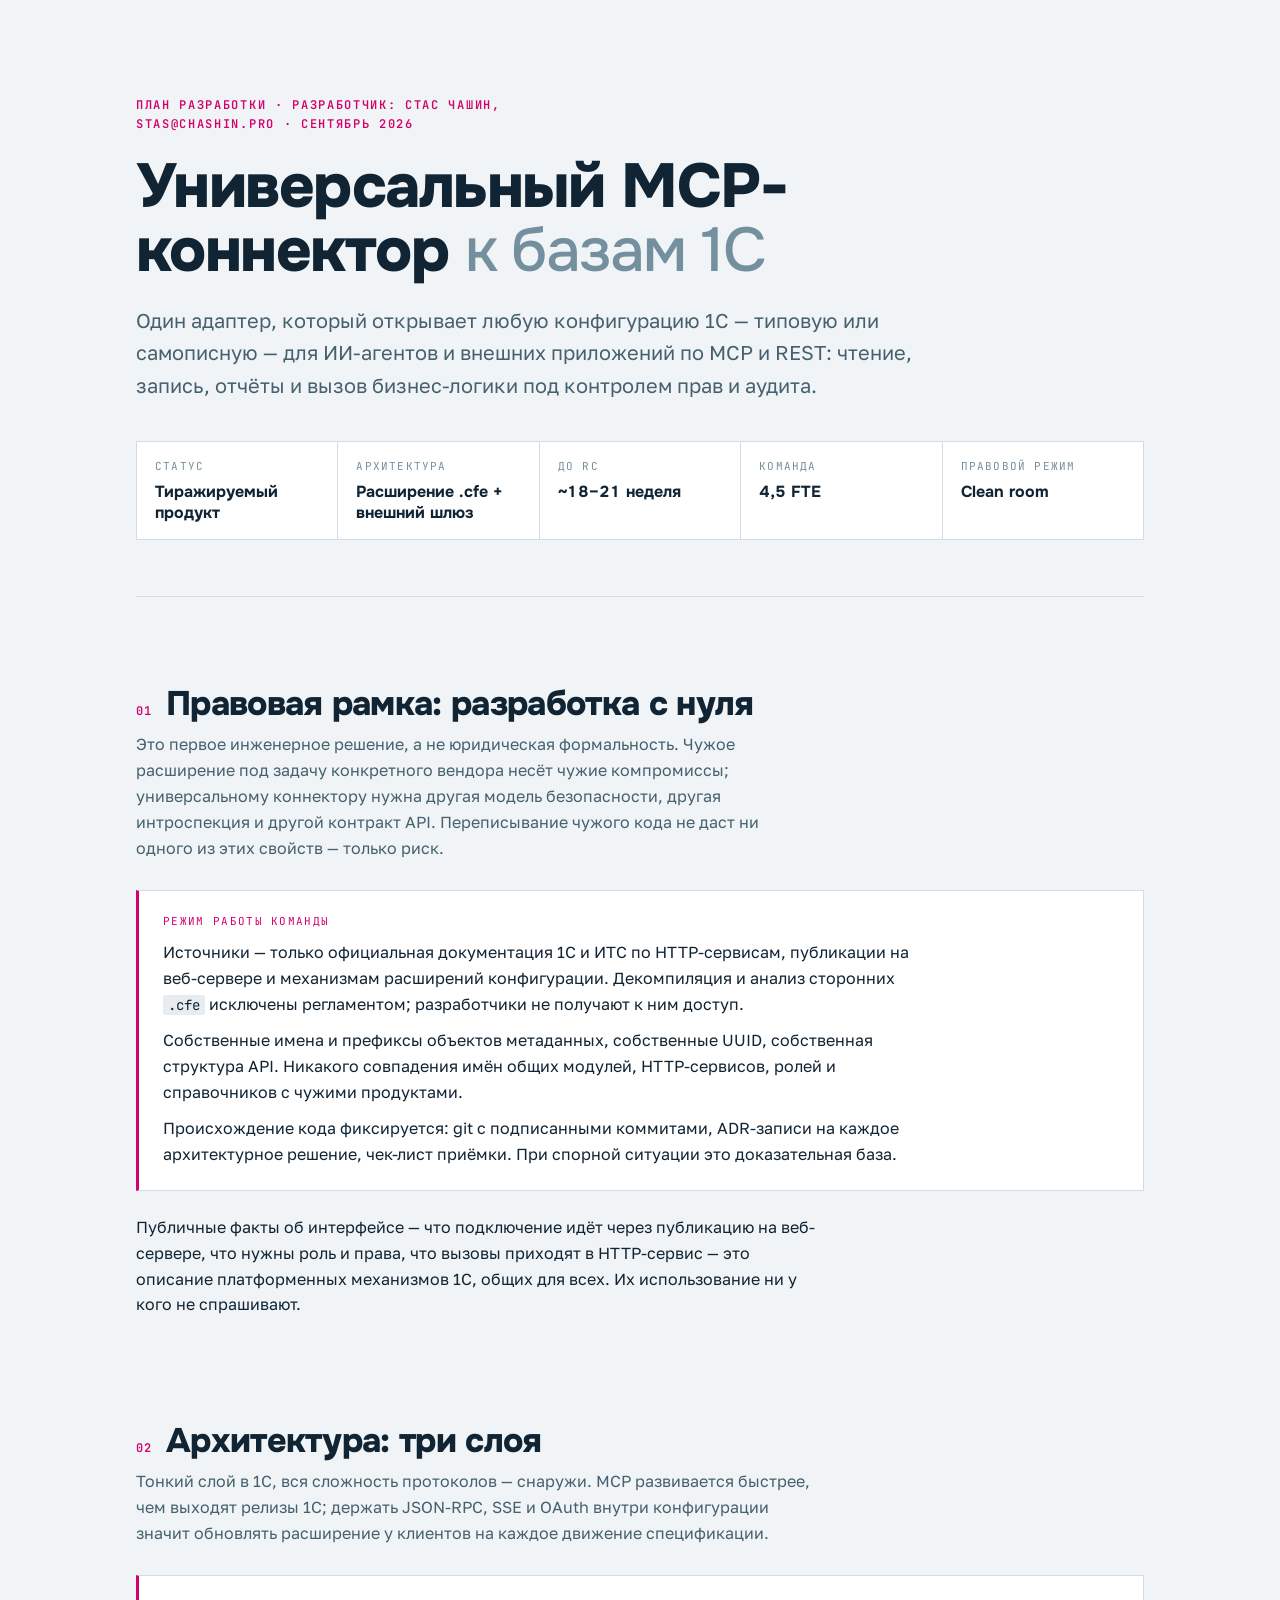
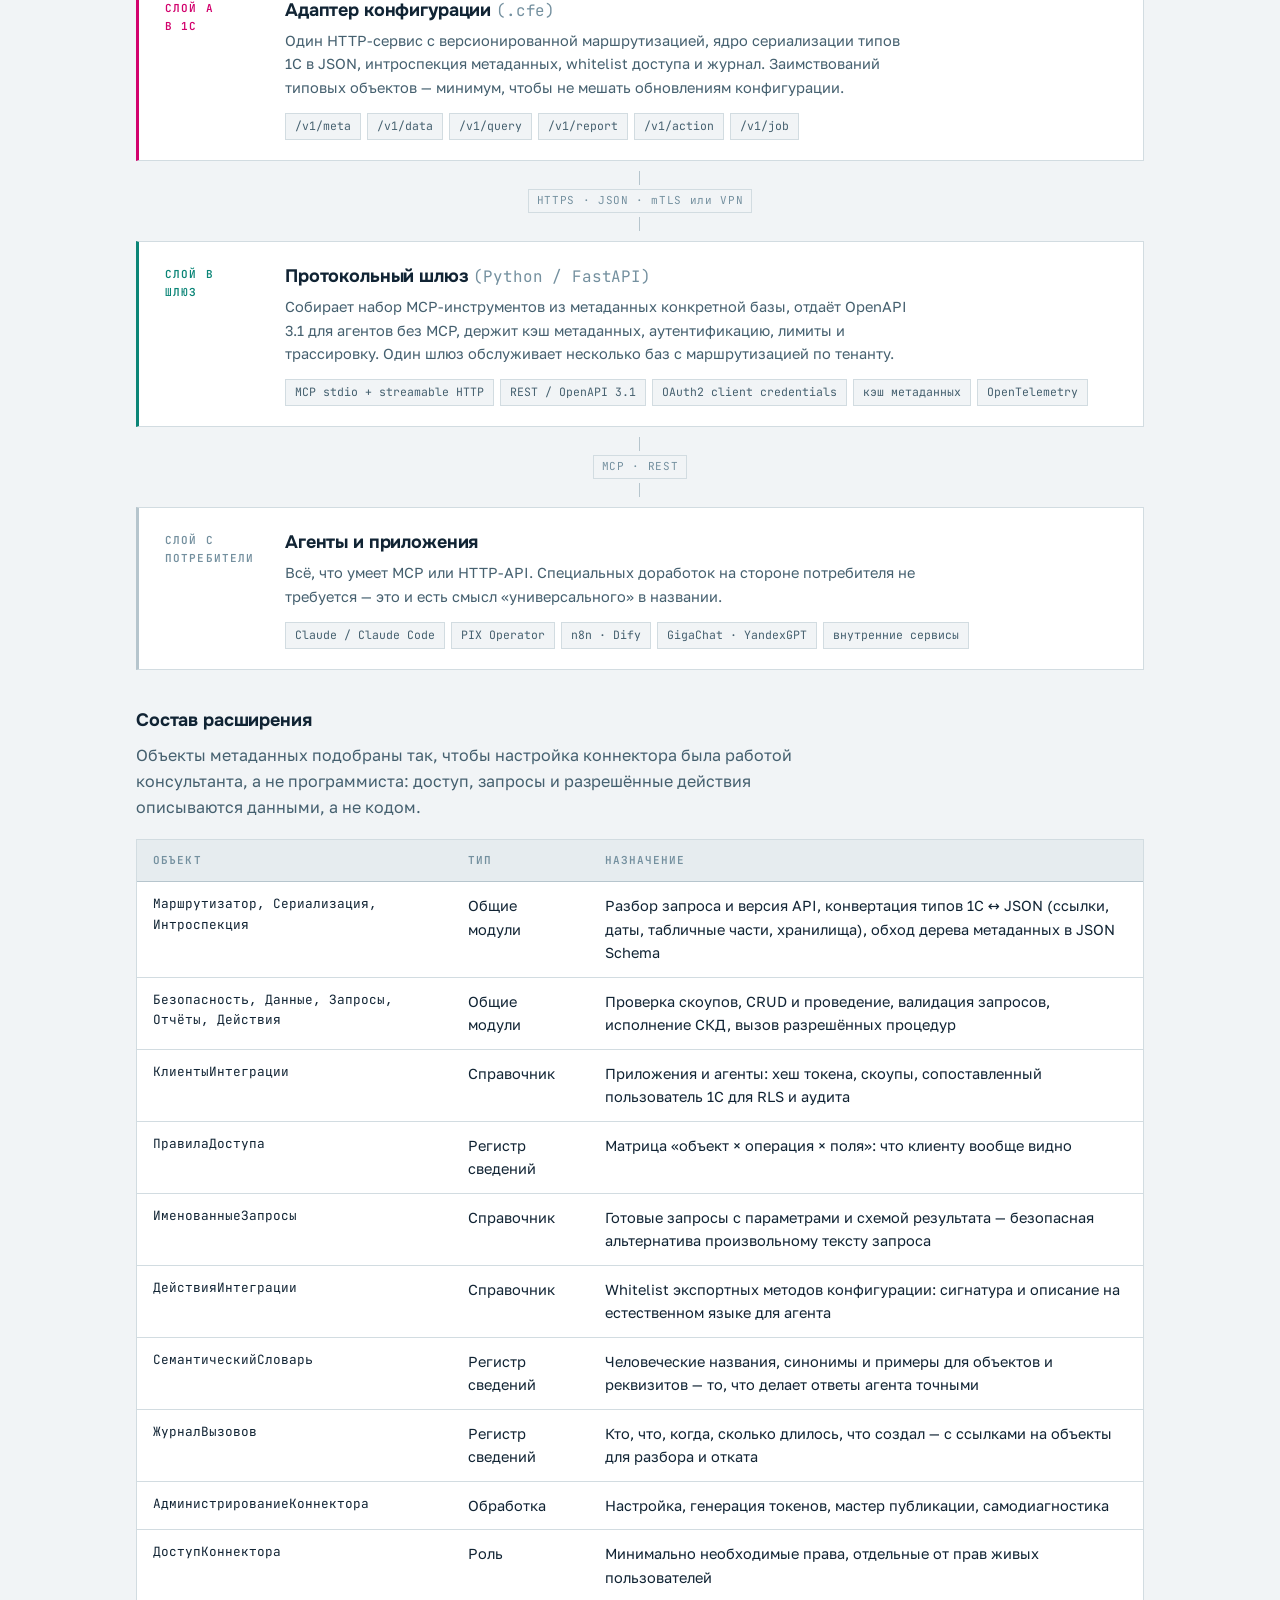
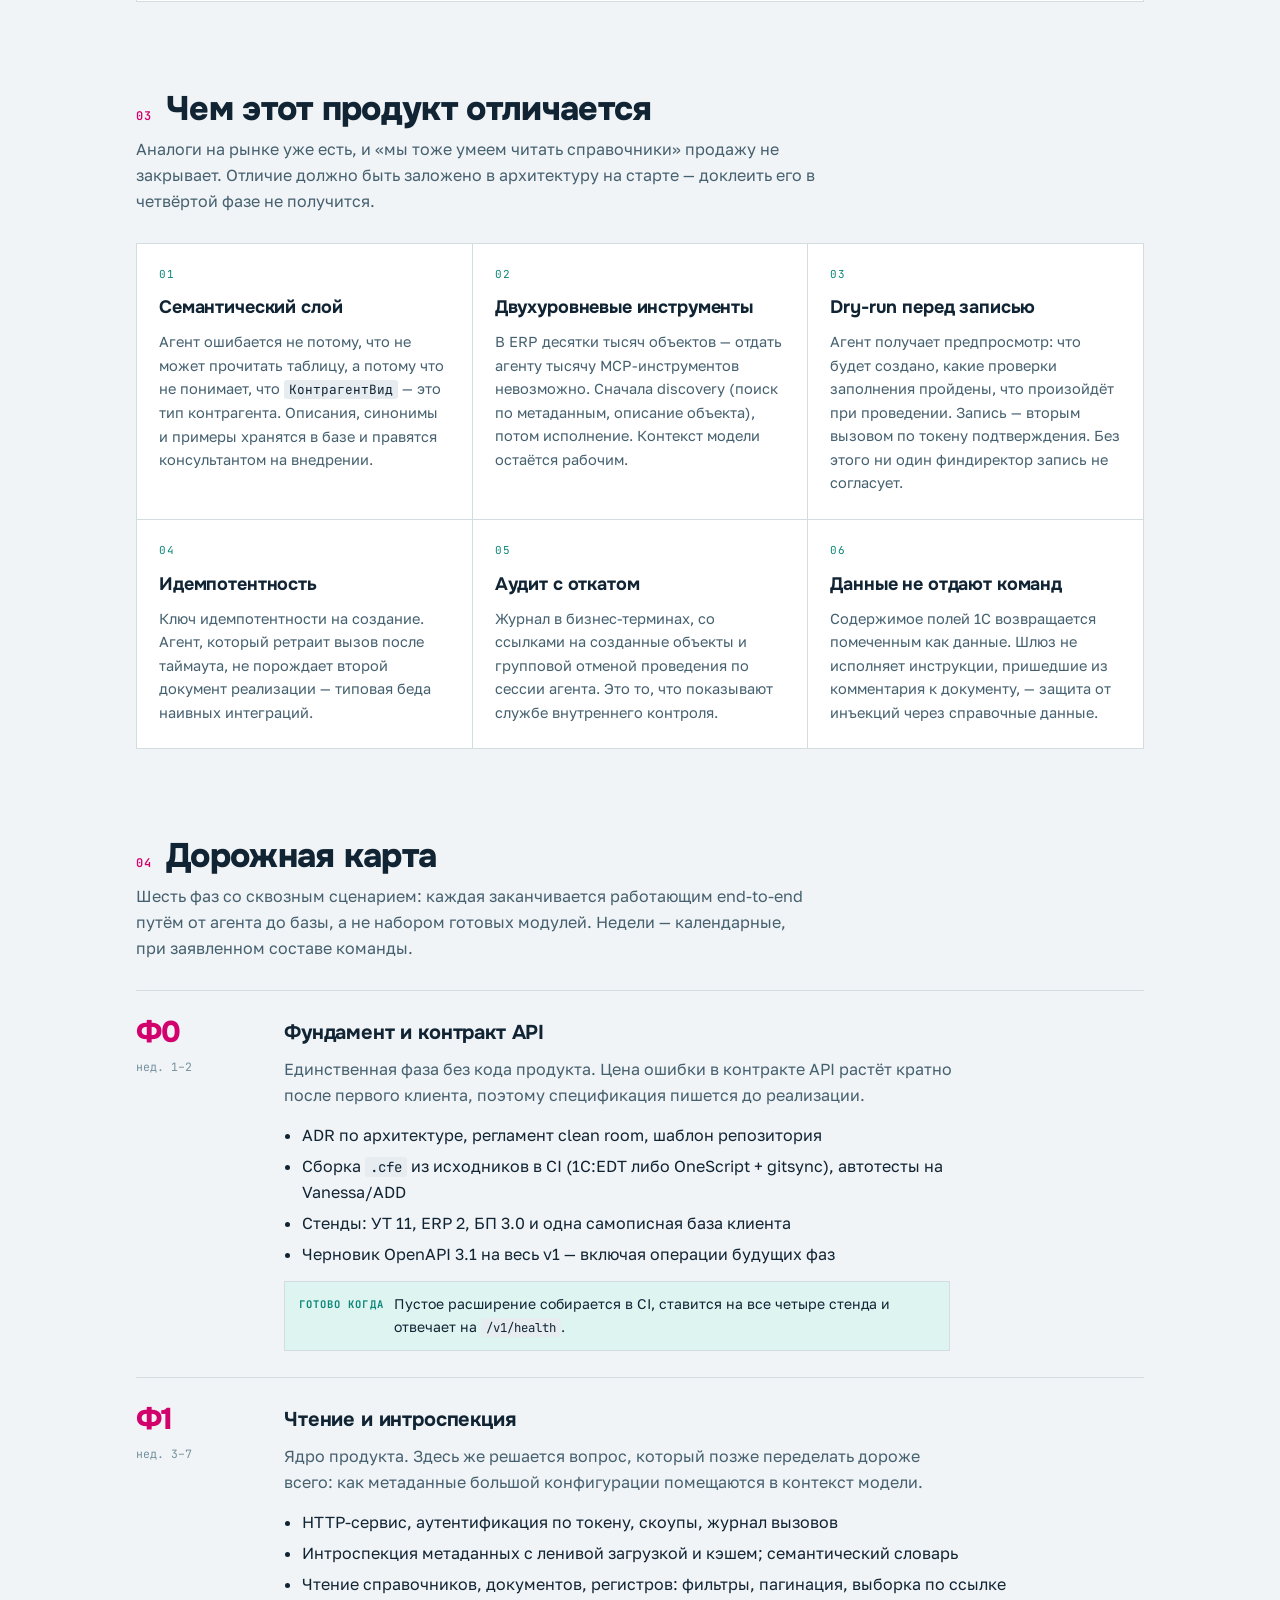
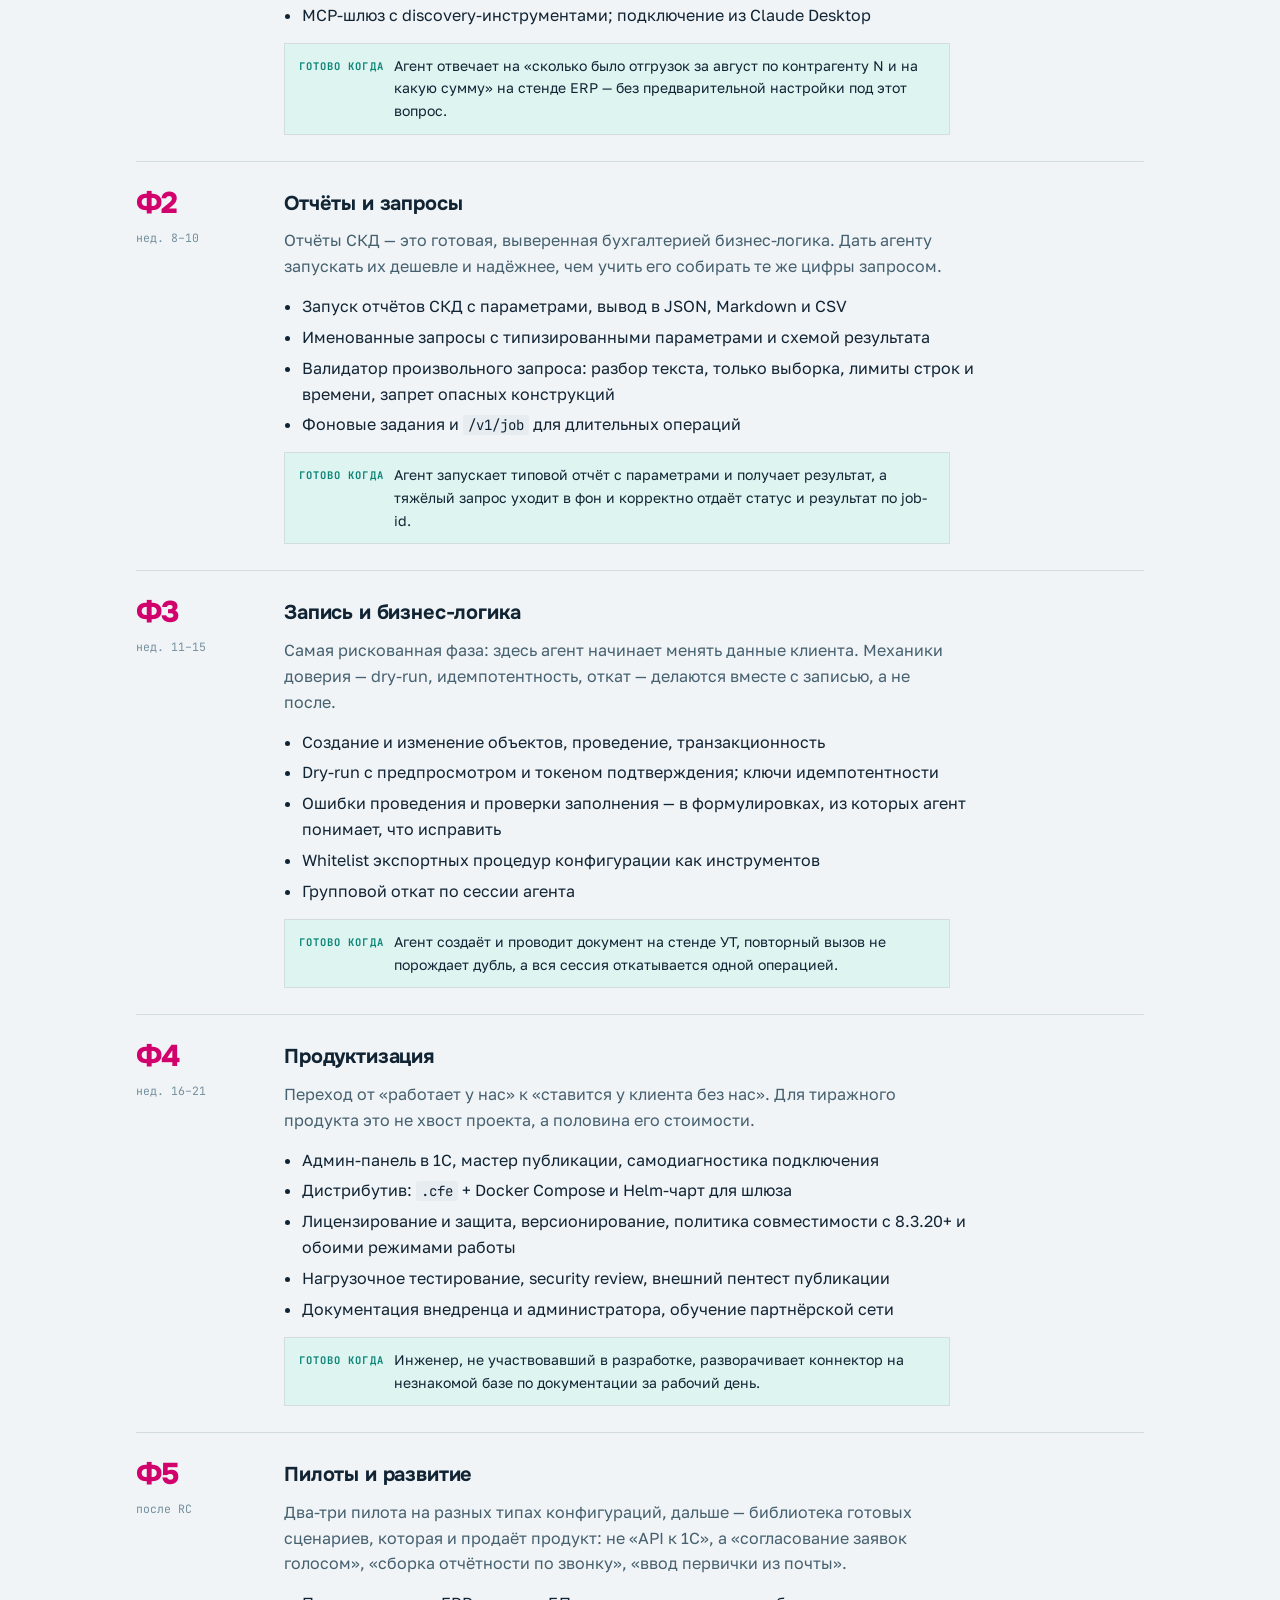
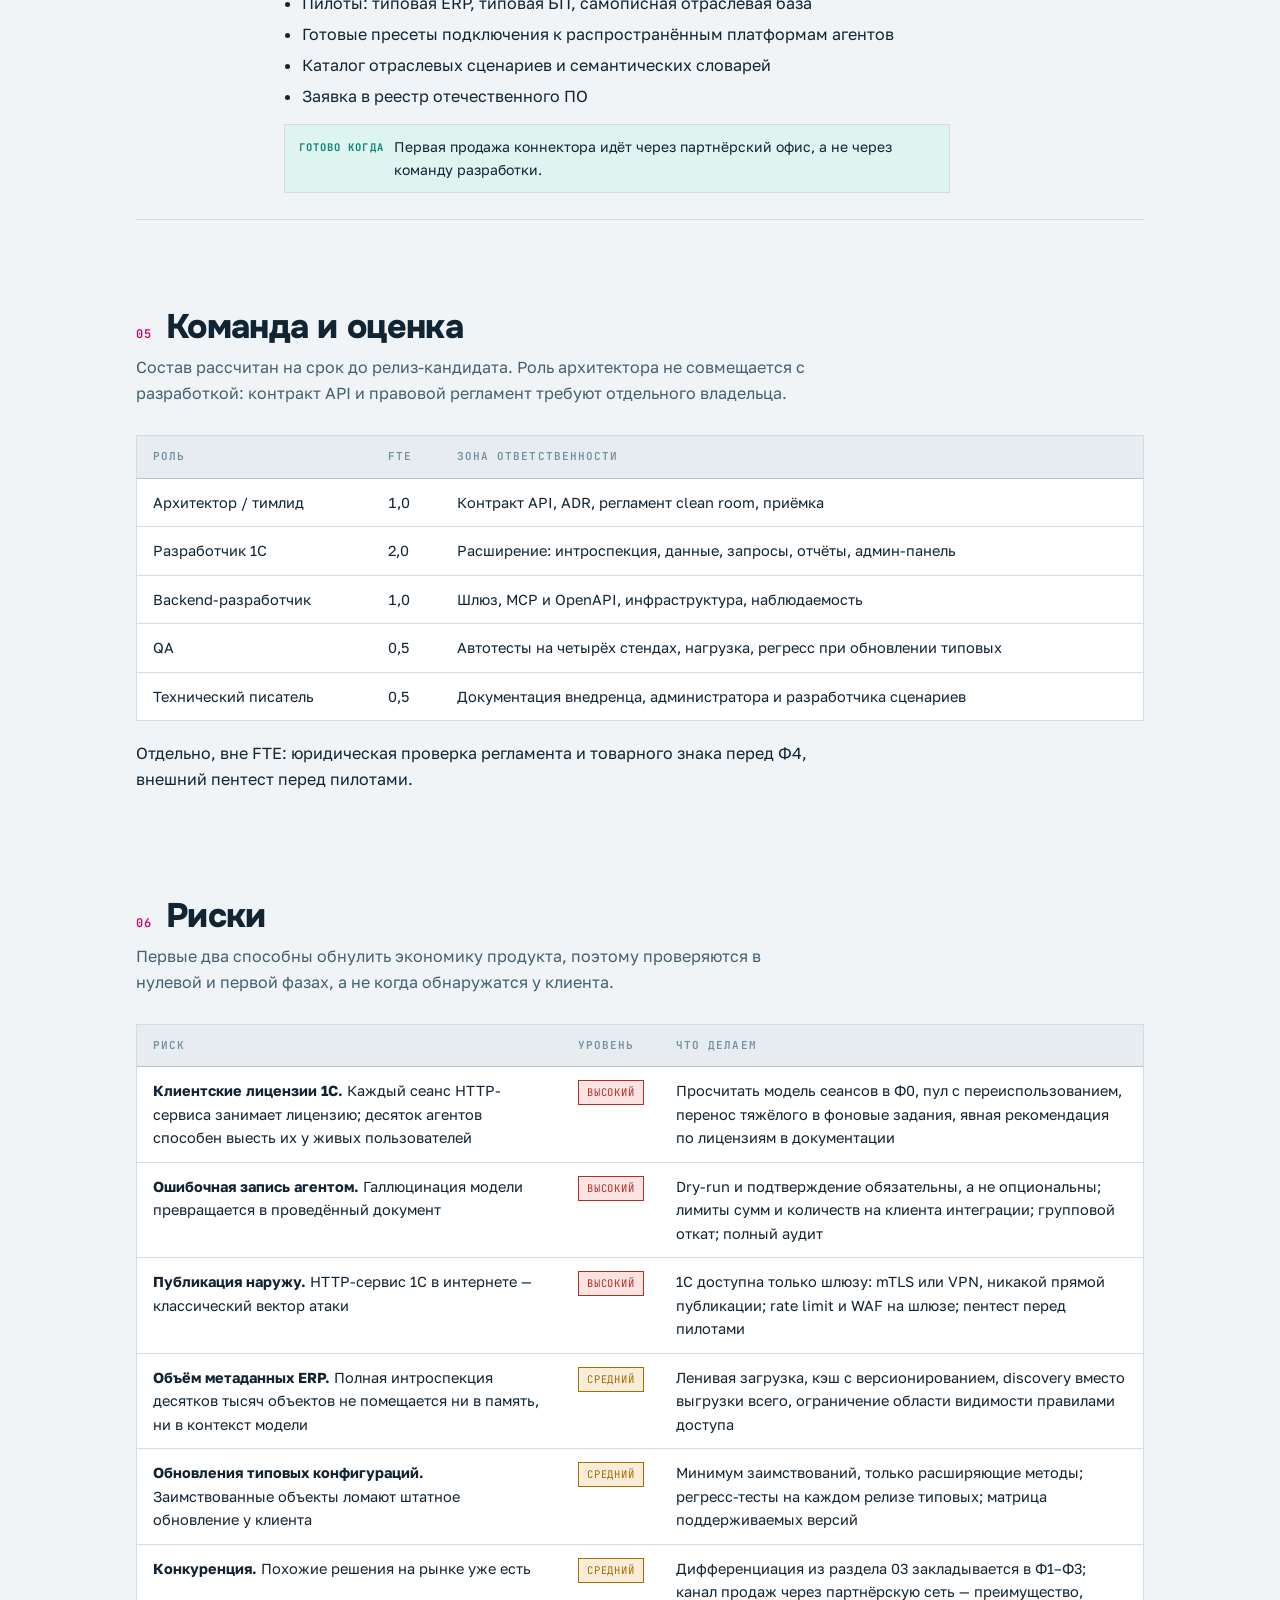
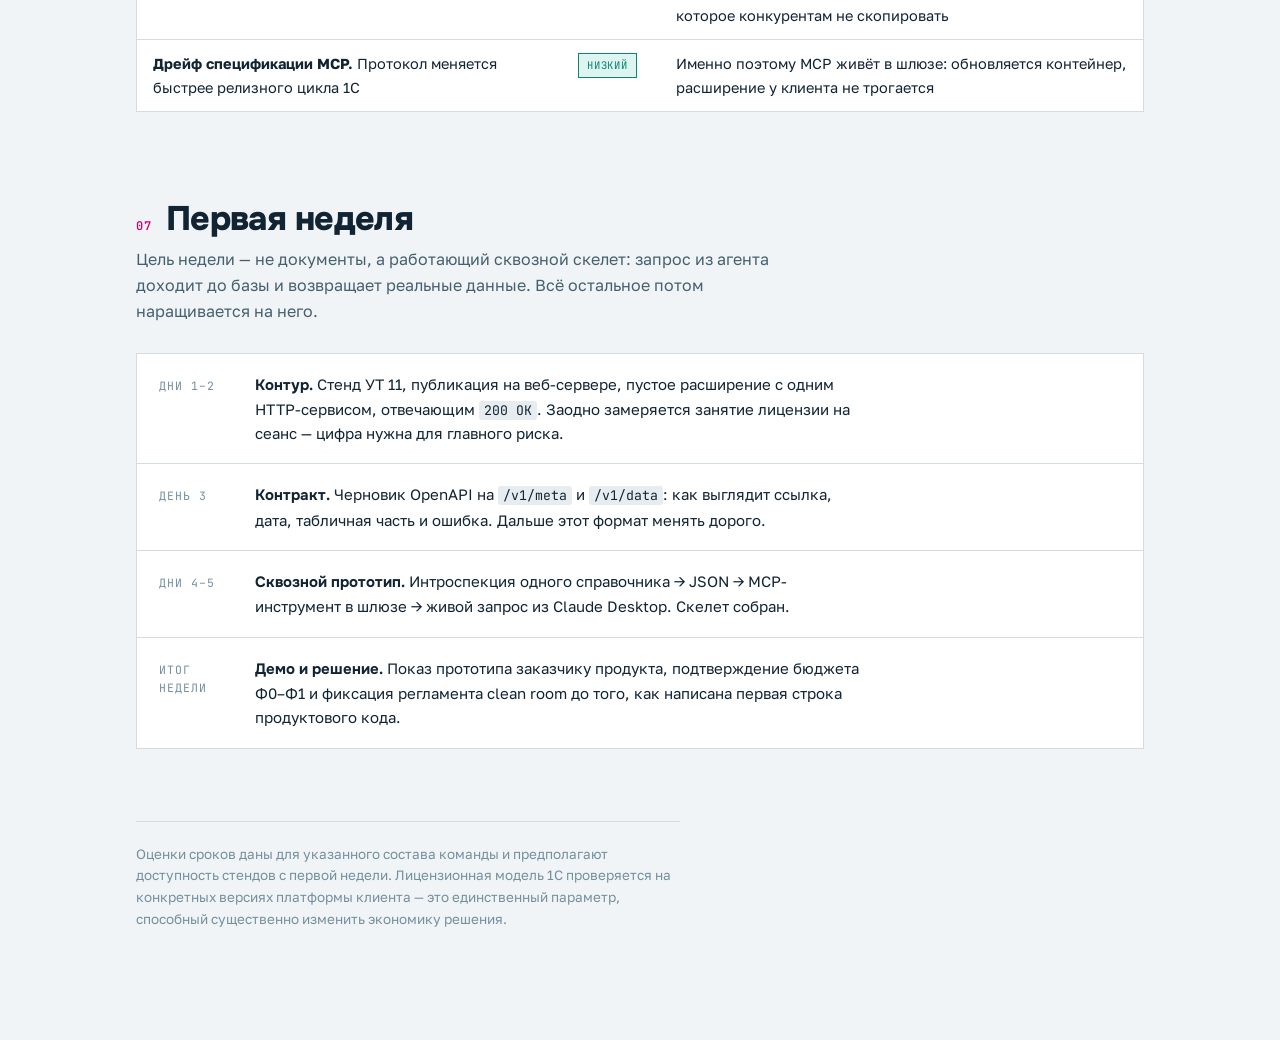
==== commit 62b29fdc: "Авторство: Стас Чашин, Stas@Chashin.pro вместо прежнего поставщика Убраны упоминания из метаданных р" ====
--- a/План разработки MCP-коннектора 1С.html
+++ b/План разработки MCP-коннектора 1С.html
@@ -396,7 +396,7 @@
 <div class="wrap">
 
   <header class="masthead">
-    <p class="eyebrow">План разработки · Первый Бит · сентябрь 2026</p>
+    <p class="eyebrow">План разработки · Разработчик: Стас Чашин, Stas@Chashin.pro · сентябрь 2026</p>
     <h1>Универсальный MCP-коннектор <span class="thin">к базам 1С</span></h1>
     <p class="standfirst">Один адаптер, который открывает любую конфигурацию 1С — типовую или самописную — для ИИ-агентов и внешних приложений по MCP и REST: чтение, запись, отчёты и вызов бизнес-логики под контролем прав и аудита.</p>
 
